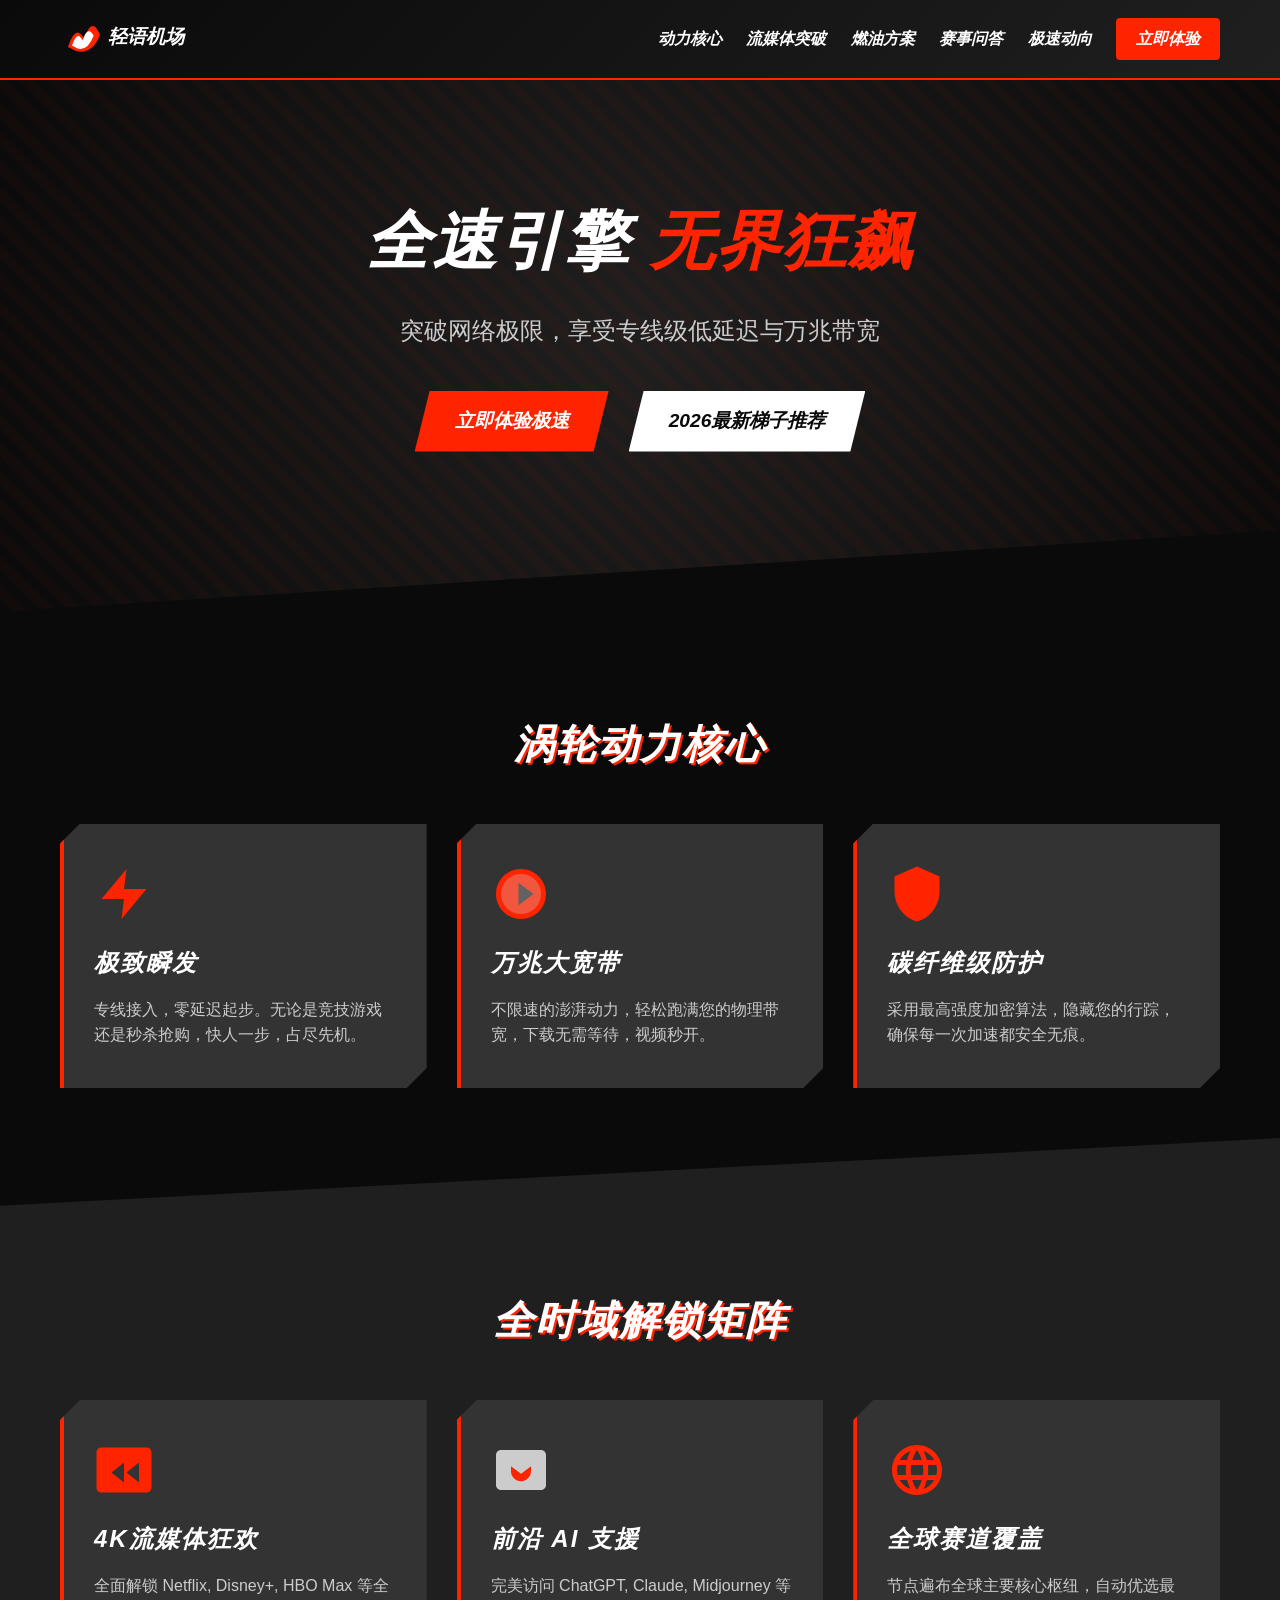
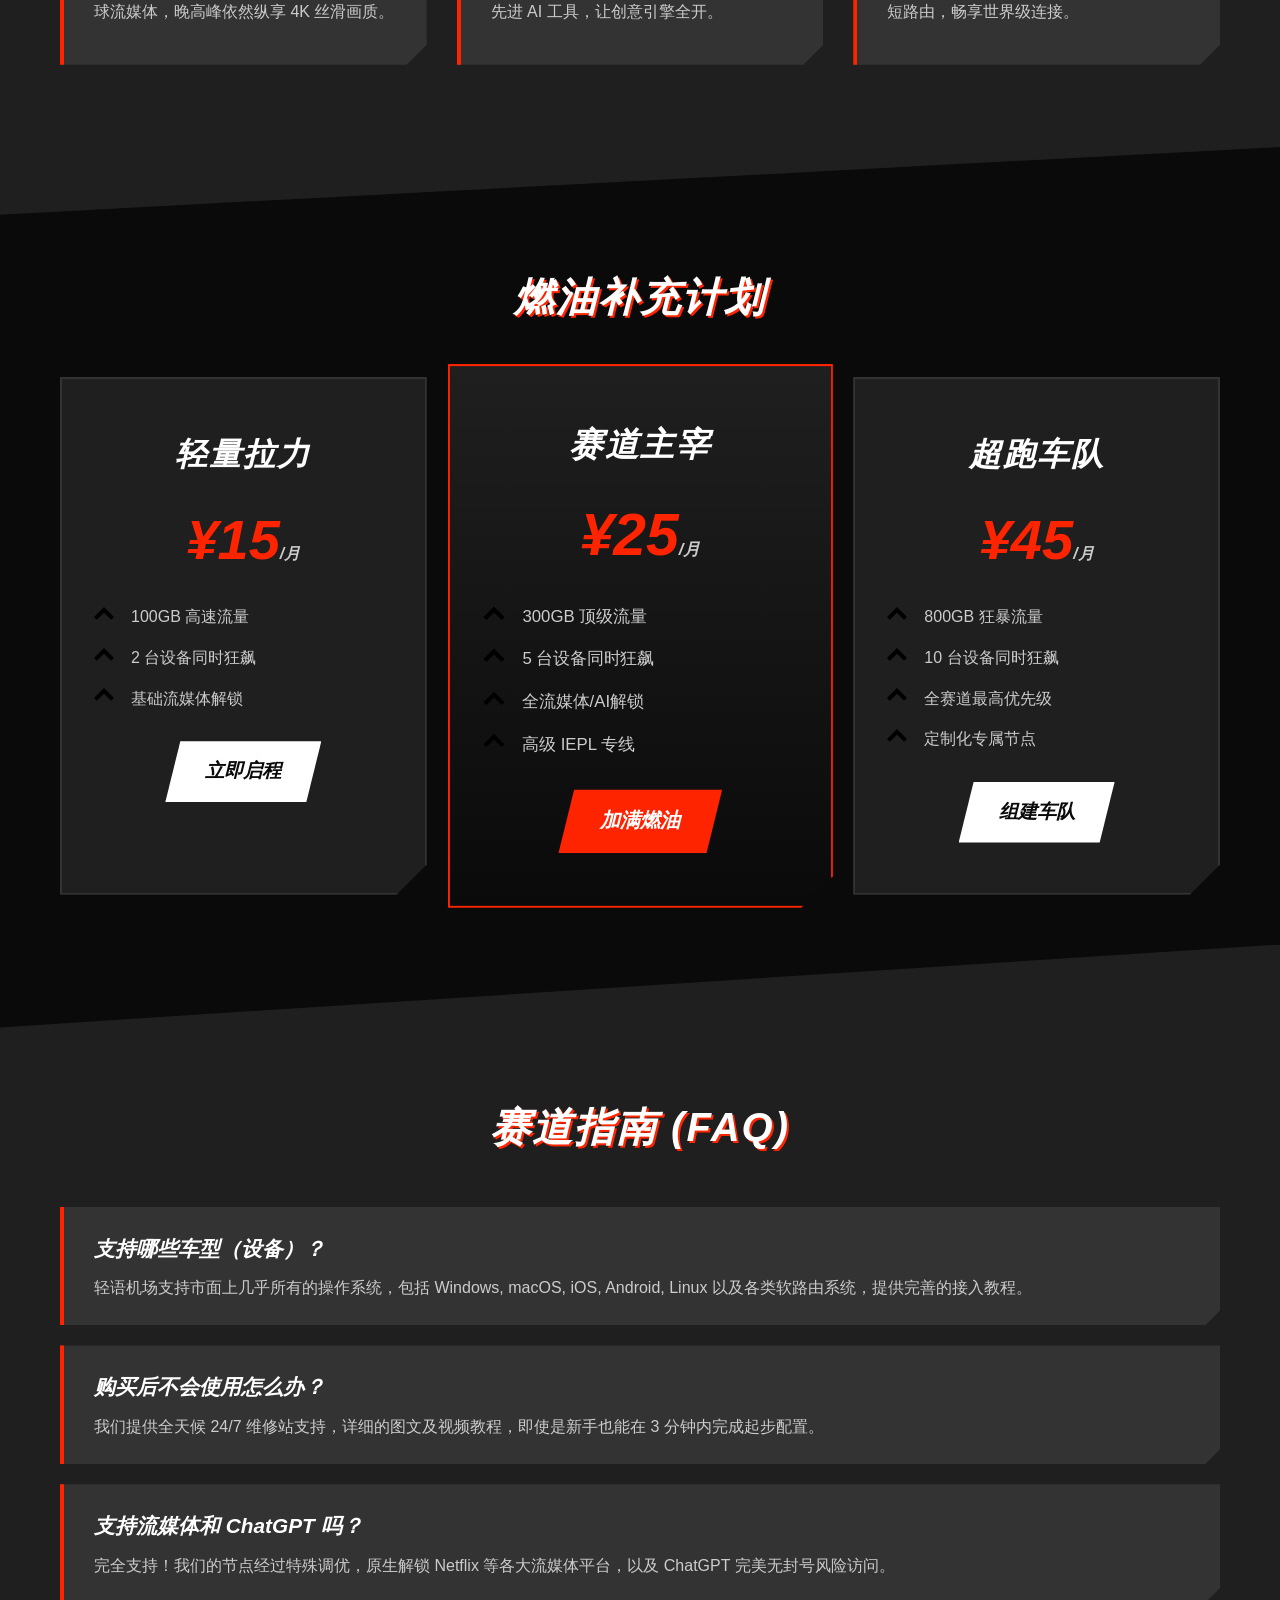
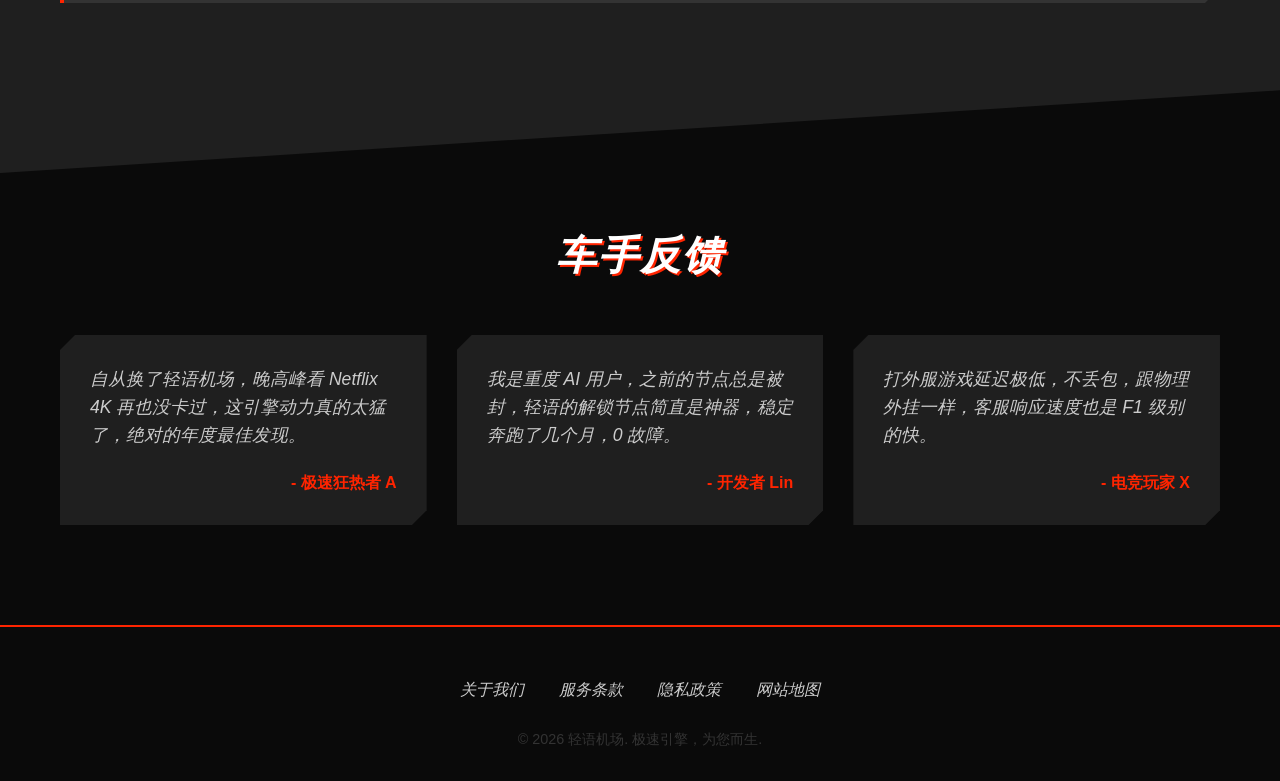
==== index.html @ a79517dc "Initial commit of generated landing page" ====
<!DOCTYPE html>
<html lang="zh-CN">
<head>
    <meta charset="UTF-8">
    <meta name="viewport" content="width=device-width, initial-scale=1.0">
    <title>轻语机场：突破物理延迟的高端专线 | 告别卡顿的终极加速方案</title>
    <link rel="stylesheet" href="style.css">
    <meta name="description" content="还在忍受网络延迟？轻语机场为您提供电竞级专线网络加速服务。无惧跨国访问，享受极速秒开的丝滑体验。作为2026年硬核玩家的优质机场推荐首选，让您的网络在数字世界全速狂飙。">

    <meta name="keywords" content="轻语机场, 专线加速器, 游戏网络加速, 极速节点, BGP跨境专线">

    <meta property="og:title" content="轻语机场：突破物理延迟的高端专线 | 告别卡顿的终极加速方案">
    <meta property="og:description" content="还在忍受网络延迟？轻语机场为您提供电竞级专线网络加速服务。无惧跨国访问，享受极速秒开的丝滑体验。作为2026年硬核玩家的优质机场推荐首选，让您的网络在数字世界全速狂飙。">
    <meta property="og:type" content="website">
    <meta property="og:url" content="https://qingyujichang.autos/">
    <meta property="og:image" content="https://qingyujichang.autos/og-image.jpg">
    <meta property="og:site_name" content="轻语机场">
    <script type="application/ld+json">
    {
      "@context": "https://schema.org/",
      "@type": "Product",
      "name": "轻语机场",
      "description": "还在忍受网络延迟？轻语机场为您提供电竞级专线网络加速服务。无惧跨国访问，享受极速秒开的丝滑体验。作为2026年硬核玩家的优质机场推荐首选，让您的网络在数字世界全速狂飙。",
      "brand": {
        "@type": "Brand",
        "name": "轻语机场"
      }
    }
    </script>
    </head>
<body>
    <header>
        <div class="container nav-container">
            <div class="logo-container">
                <a href="index.html" style="text-decoration:none; color:inherit; display:inline-block; position:relative; z-index:100; cursor:pointer;">
                    <svg role="img" aria-label="轻语机场 Logo" viewBox="0 0 200 50" xmlns="http://www.w3.org/2000/svg">
                        <path d="M10,40 Q20,10 30,30 Q40,0 50,25 Q40,50 20,45 Z" fill="#ff2400" />
                        <path d="M15,38 Q22,18 28,32 Q35,12 42,26 Q35,45 22,42 Z" fill="#ffffff" />
                        <text x="60" y="35" font-family="'Helvetica Neue', Helvetica, Arial, sans-serif" font-size="24" font-weight="bold" font-style="italic" fill="#ffffff">轻语机场</text>
                    </svg>
                </a>
            </div>
            
            <input type="checkbox" id="mobile-menu-toggle" class="menu-toggle" style="display:none;">
            <label for="mobile-menu-toggle" class="menu-hamburger">
                <span></span><span></span><span></span>
            </label>
            <nav class="nav-links">
<a href="index.html#engine">动力核心</a>
                <a href="index.html#streaming">流媒体突破</a>
                <a href="index.html#pricing">燃油方案</a>
                <a href="index.html#faq">赛事问答</a>
<a href="speed-trends.html" style="text-decoration:none; color:inherit; font-weight:bold;">极速动向</a>
<a href="https://ww012.twilightaff.com/#/?code=A56DH1Af" rel="nofollow" target="_blank" class="nav-cta">立即体验</a>
</nav>
        </div>
    </header>

    <section class="hero">
        <div class="container hero-content">
            <h1>全速引擎 <span>无界狂飙</span></h1>
            <p>突破网络极限，享受专线级低延迟与万兆带宽</p>
            <div class="hero-actions">
                <a href="https://ww012.twilightaff.com/#/?code=A56DH1Af" rel="nofollow" target="_blank" class="btn btn-primary">
                    立即体验极速
                </a>
                <a href="https://tizilab.net/paihang/" target="_blank" class="btn btn-secondary">
                    2026最新梯子推荐
                </a>
            </div>
        </div>
    </section>

    <section id="engine" class="section">
        <div class="container">
            <h2 class="section-title">涡轮动力核心</h2>
            <div class="grid-3">
                <div class="aero-card">
                    <div class="icon-wrapper">
                        <svg role="img" aria-label="轻语机场 Logo" viewBox="0 0 24 24" xmlns="http://www.w3.org/2000/svg">
                            <path class="duo-primary" d="M13 2L3 14h9l-1 8 10-12h-9l1-8z" fill="#ff2400"/>
                        </svg>
                    </div>
                    <h3>极致瞬发</h3>
                    <p>专线接入，零延迟起步。无论是竞技游戏还是秒杀抢购，快人一步，占尽先机。</p>
                </div>
                <div class="aero-card">
                    <div class="icon-wrapper">
                        <svg role="img" aria-label="轻语机场 Logo" viewBox="0 0 24 24" xmlns="http://www.w3.org/2000/svg">
                            <path class="duo-primary" d="M12 2C6.48 2 2 6.48 2 12s4.48 10 10 10 10-4.48 10-10S17.52 2 12 2zm-1 14.5v-9l6 4.5-6 4.5z" fill="#ff2400"/>
                            <path class="duo-secondary" d="M12 4c4.41 0 8 3.59 8 8s-3.59 8-8 8-8-3.59-8-8 3.59-8 8-8z" fill="#cccccc" opacity="0.3"/>
                        </svg>
                    </div>
                    <h3>万兆大宽带</h3>
                    <p>不限速的澎湃动力，轻松跑满您的物理带宽，下载无需等待，视频秒开。</p>
                </div>
                <div class="aero-card">
                    <div class="icon-wrapper">
                        <svg role="img" aria-label="轻语机场 Logo" viewBox="0 0 24 24" xmlns="http://www.w3.org/2000/svg">
                            <path class="duo-primary" d="M12 1L3 5v6c0 5.55 3.84 10.74 9 12 5.16-1.26 9-6.45 9-12V5l-9-4z" fill="#ff2400"/>
                        </svg>
                    </div>
                    <h3>碳纤维级防护</h3>
                    <p>采用最高强度加密算法，隐藏您的行踪，确保每一次加速都安全无痕。</p>
                </div>
            </div>
        </div>
    </section>

    <section id="streaming" class="section slanted-bg">
        <div class="container">
            <h2 class="section-title">全时域解锁矩阵</h2>
            <div class="grid-3">
                <div class="aero-card">
                    <div class="icon-wrapper">
                        <svg role="img" aria-label="轻语机场 Logo" viewBox="0 0 24 24" xmlns="http://www.w3.org/2000/svg">
                            <path class="duo-primary" d="M21 3H3c-1.1 0-2 .9-2 2v14c0 1.1.9 2 2 2h18c1.1 0 2-.9 2-2V5c0-1.1-.9-2-2-2zm-9 14l-5-4 5-4v8zm6 0l-5-4 5-4v8z" fill="#ff2400"/>
                        </svg>
                    </div>
                    <h3>4K流媒体狂欢</h3>
                    <p>全面解锁 Netflix, Disney+, HBO Max 等全球流媒体，晚高峰依然纵享 4K 丝滑画质。</p>
                </div>
                <div class="aero-card">
                    <div class="icon-wrapper">
                        <svg role="img" aria-label="轻语机场 Logo" viewBox="0 0 24 24" xmlns="http://www.w3.org/2000/svg">
                            <path class="duo-secondary" d="M20 4H4c-1.1 0-1.99.9-1.99 2L2 18c0 1.1.9 2 2 2h16c1.1 0 2-.9 2-2V6c0-1.1-.9-2-2-2z" fill="#cccccc"/>
                            <path class="duo-primary" d="M12 13.5l4-3v2c0 2.21-1.79 4-4 4s-4-1.79-4-4v-2l4 3z" fill="#ff2400"/>
                        </svg>
                    </div>
                    <h3>前沿 AI 支援</h3>
                    <p>完美访问 ChatGPT, Claude, Midjourney 等先进 AI 工具，让创意引擎全开。</p>
                </div>
                <div class="aero-card">
                    <div class="icon-wrapper">
                        <svg role="img" aria-label="轻语机场 Logo" viewBox="0 0 24 24" xmlns="http://www.w3.org/2000/svg">
                            <path class="duo-primary" d="M11.99 2C6.47 2 2 6.48 2 12s4.47 10 9.99 10C17.52 22 22 17.52 22 12S17.52 2 11.99 2zm6.93 6h-2.95c-.32-1.25-.78-2.45-1.38-3.56 1.84.63 3.37 1.91 4.33 3.56zM12 4.04c.83 1.2 1.48 2.53 1.91 3.96h-3.82c.43-1.43 1.08-2.76 1.91-3.96zM4.26 14C4.1 13.36 4 12.69 4 12s.1-1.36.26-2h3.38c-.08.66-.14 1.32-.14 2s.06 1.34.14 2H4.26zm.82 2h2.95c.32 1.25.78 2.45 1.38 3.56-1.84-.63-3.37-1.9-4.33-3.56zm2.95-8H5.08c.96-1.66 2.49-2.93 4.33-3.56C8.81 5.55 8.35 6.75 8.03 8zM12 19.96c-.83-1.2-1.48-2.53-1.91-3.96h3.82c-.43 1.43-1.08 2.76-1.91 3.96zM14.34 14H9.66c-.09-.66-.16-1.32-.16-2s.07-1.35.16-2h4.68c.09.65.16 1.32.16 2s-.07 1.34-.16 2zm.25 5.56c.6-1.11 1.06-2.31 1.38-3.56h2.95c-.96 1.65-2.49 2.93-4.33 3.56zM16.36 14c.08-.66.14-1.32.14-2s-.06-1.34-.14-2h3.38c.16.64.26 1.31.26 2s-.1 1.36-.26 2h-3.38z" fill="#ff2400"/>
                        </svg>
                    </div>
                    <h3>全球赛道覆盖</h3>
                    <p>节点遍布全球主要核心枢纽，自动优选最短路由，畅享世界级连接。</p>
                </div>
            </div>
        </div>
    </section>

    <section id="pricing" class="section">
        <div class="container">
            <h2 class="section-title">燃油补充计划</h2>
            <div class="grid-3">
                <div class="pricing-card">
                    <h3>轻量拉力</h3>
                    <div class="price">¥15<span>/月</span></div>
                    <ul class="pricing-features">
                        <li>
                            <svg role="img" aria-label="轻语机场 Logo" class="feature-icon" viewBox="0 0 24 24"><path d="M12 2L2 12l2.83 2.83L12 7.66l7.17 7.17L22 12 12 2z"/></svg>
                            100GB 高速流量
                        </li>
                        <li>
                            <svg role="img" aria-label="轻语机场 Logo" class="feature-icon" viewBox="0 0 24 24"><path d="M12 2L2 12l2.83 2.83L12 7.66l7.17 7.17L22 12 12 2z"/></svg>
                            2 台设备同时狂飙
                        </li>
                        <li>
                            <svg role="img" aria-label="轻语机场 Logo" class="feature-icon" viewBox="0 0 24 24"><path d="M12 2L2 12l2.83 2.83L12 7.66l7.17 7.17L22 12 12 2z"/></svg>
                            基础流媒体解锁
                        </li>
                    </ul>
                    <a href="https://ww012.twilightaff.com/#/?code=A56DH1Af" rel="nofollow" target="_blank" class="btn btn-secondary">立即启程</a>
                </div>
                <div class="pricing-card popular">
                    <h3>赛道主宰</h3>
                    <div class="price">¥25<span>/月</span></div>
                    <ul class="pricing-features">
                        <li>
                            <svg role="img" aria-label="轻语机场 Logo" class="feature-icon" viewBox="0 0 24 24"><path d="M12 2L2 12l2.83 2.83L12 7.66l7.17 7.17L22 12 12 2z"/></svg>
                            300GB 顶级流量
                        </li>
                        <li>
                            <svg role="img" aria-label="轻语机场 Logo" class="feature-icon" viewBox="0 0 24 24"><path d="M12 2L2 12l2.83 2.83L12 7.66l7.17 7.17L22 12 12 2z"/></svg>
                            5 台设备同时狂飙
                        </li>
                        <li>
                            <svg role="img" aria-label="轻语机场 Logo" class="feature-icon" viewBox="0 0 24 24"><path d="M12 2L2 12l2.83 2.83L12 7.66l7.17 7.17L22 12 12 2z"/></svg>
                            全流媒体/AI解锁
                        </li>
                        <li>
                            <svg role="img" aria-label="轻语机场 Logo" class="feature-icon" viewBox="0 0 24 24"><path d="M12 2L2 12l2.83 2.83L12 7.66l7.17 7.17L22 12 12 2z"/></svg>
                            高级 IEPL 专线
                        </li>
                    </ul>
                    <a href="https://ww012.twilightaff.com/#/?code=A56DH1Af" rel="nofollow" target="_blank" class="btn btn-primary">加满燃油</a>
                </div>
                <div class="pricing-card">
                    <h3>超跑车队</h3>
                    <div class="price">¥45<span>/月</span></div>
                    <ul class="pricing-features">
                        <li>
                            <svg role="img" aria-label="轻语机场 Logo" class="feature-icon" viewBox="0 0 24 24"><path d="M12 2L2 12l2.83 2.83L12 7.66l7.17 7.17L22 12 12 2z"/></svg>
                            800GB 狂暴流量
                        </li>
                        <li>
                            <svg role="img" aria-label="轻语机场 Logo" class="feature-icon" viewBox="0 0 24 24"><path d="M12 2L2 12l2.83 2.83L12 7.66l7.17 7.17L22 12 12 2z"/></svg>
                            10 台设备同时狂飙
                        </li>
                        <li>
                            <svg role="img" aria-label="轻语机场 Logo" class="feature-icon" viewBox="0 0 24 24"><path d="M12 2L2 12l2.83 2.83L12 7.66l7.17 7.17L22 12 12 2z"/></svg>
                            全赛道最高优先级
                        </li>
                        <li>
                            <svg role="img" aria-label="轻语机场 Logo" class="feature-icon" viewBox="0 0 24 24"><path d="M12 2L2 12l2.83 2.83L12 7.66l7.17 7.17L22 12 12 2z"/></svg>
                            定制化专属节点
                        </li>
                    </ul>
                    <a href="https://ww012.twilightaff.com/#/?code=A56DH1Af" rel="nofollow" target="_blank" class="btn btn-secondary">组建车队</a>
                </div>
            </div>
        </div>
    </section>

    <section id="faq" class="section slanted-bg">
        <div class="container">
            <h2 class="section-title">赛道指南 (FAQ)</h2>
            <div class="faq-list">
                <div class="faq-item">
                    <h4>支持哪些车型（设备）？</h4>
                    <p>轻语机场支持市面上几乎所有的操作系统，包括 Windows, macOS, iOS, Android, Linux 以及各类软路由系统，提供完善的接入教程。</p>
                </div>
                <div class="faq-item">
                    <h4>购买后不会使用怎么办？</h4>
                    <p>我们提供全天候 24/7 维修站支持，详细的图文及视频教程，即使是新手也能在 3 分钟内完成起步配置。</p>
                </div>
                <div class="faq-item">
                    <h4>支持流媒体和 ChatGPT 吗？</h4>
                    <p>完全支持！我们的节点经过特殊调优，原生解锁 Netflix 等各大流媒体平台，以及 ChatGPT 完美无封号风险访问。</p>
                </div>
            </div>
        </div>
    </section>

    <section id="testimonials" class="section">
        <div class="container">
            <h2 class="section-title">车手反馈</h2>
            <div class="grid-3">
                <div class="testimonial-card">
                    <p>自从换了轻语机场，晚高峰看 Netflix 4K 再也没卡过，这引擎动力真的太猛了，绝对的年度最佳发现。</p>
                    <div class="testimonial-author">- 极速狂热者 A</div>
                </div>
                <div class="testimonial-card">
                    <p>我是重度 AI 用户，之前的节点总是被封，轻语的解锁节点简直是神器，稳定奔跑了几个月，0 故障。</p>
                    <div class="testimonial-author">- 开发者 Lin</div>
                </div>
                <div class="testimonial-card">
                    <p>打外服游戏延迟极低，不丢包，跟物理外挂一样，客服响应速度也是 F1 级别的快。</p>
                    <div class="testimonial-author">- 电竞玩家 X</div>
                </div>
            </div>
        </div>
    </section>

    <footer>
        <div class="container">
            <div class="footer-links">
                <a href="about.html">关于我们</a>
                <a href="terms.html">服务条款</a>
                <a href="privacy.html">隐私政策</a>
                <a href="sitemap.html">网站地图</a>
            </div>
            <div class="copyright">
                &copy; 2026 轻语机场. 极速引擎，为您而生.
            </div>
        </div>
    </footer>
</body>
</html>
---- style.css ----
:root {
    --racing-red: #ff2400;
    --dark-red: #cc1d00;
    --carbon-dark: #0a0a0a;
    --carbon-mid: #1f1f1f;
    --carbon-light: #333333;
    --bright-white: #ffffff;
    --text-gray: #cccccc;
}

* {
    margin: 0;
    padding: 0;
    box-sizing: border-box;
}

body {
    font-family: 'Helvetica Neue', Helvetica, Arial, sans-serif;
    background-color: var(--carbon-dark);
    color: var(--bright-white);
    line-height: 1.6;
    overflow-x: hidden;
}

a {
    text-decoration: none;
    color: var(--bright-white);
}

.container {
    max-width: 1200px;
    margin: 0 auto;
    padding: 0 20px;
}

/* Typography */
h1, h2, h3 {
    font-style: italic;
    text-transform: uppercase;
    letter-spacing: 2px;
}

.section-title {
    font-size: 2.5rem;
    text-align: center;
    margin-bottom: 3rem;
    color: var(--bright-white);
    text-shadow: 2px 2px 0px var(--racing-red);
}

/* Header & Logo */
header {
    background: linear-gradient(135deg, var(--carbon-dark) 0%, var(--carbon-mid) 100%);
    border-bottom: 2px solid var(--racing-red);
    padding: 15px 0;
    position: fixed;
    width: 100%;
    top: 0;
    z-index: 100;
}

.nav-container {
    display: flex;
    justify-content: space-between;
    align-items: center;
}

.logo-container svg {
    height: 40px;
    width: auto;
}

.nav-links a {
    margin-left: 20px;
    font-weight: bold;
    text-transform: uppercase;
    font-style: italic;
    transition: color 0.3s;
}

.nav-links a:hover {
    color: var(--racing-red);
}

/* Hero Section */
.hero {
    margin-top: 70px;
    padding: 120px 0 160px;
    background: radial-gradient(circle at center, var(--carbon-mid) 0%, var(--carbon-dark) 100%);
    clip-path: polygon(0 0, 100% 0, 100% 85%, 0 100%);
    text-align: center;
    position: relative;
}

.hero::after {
    content: '';
    position: absolute;
    top: 0; left: 0; width: 100%; height: 100%;
    background: repeating-linear-gradient(45deg, transparent, transparent 10px, rgba(255, 36, 0, 0.03) 10px, rgba(255, 36, 0, 0.03) 20px);
    z-index: 1;
    pointer-events: none;
}

.hero-content {
    position: relative;
    z-index: 2;
}

.hero h1 {
    font-size: 4rem;
    margin-bottom: 20px;
    color: var(--bright-white);
}

.hero h1 span {
    color: var(--racing-red);
}

.hero p {
    font-size: 1.5rem;
    color: var(--text-gray);
    margin-bottom: 40px;
}

.hero-actions {
    display: flex;
    justify-content: center;
    gap: 20px;
    flex-wrap: wrap;
}

.btn {
    display: inline-block;
    padding: 15px 40px;
    font-size: 1.2rem;
    font-weight: bold;
    font-style: italic;
    text-transform: uppercase;
    clip-path: polygon(15px 0, 100% 0, calc(100% - 15px) 100%, 0 100%);
    transition: all 0.3s;
}

.btn-primary {
    background-color: var(--racing-red);
    color: var(--bright-white);
    border: none;
}

.btn-primary:hover {
    background-color: var(--dark-red);
    transform: scale(1.05) skewX(-10deg);
}

.btn-secondary {
    background-color: var(--bright-white);
    color: var(--carbon-dark);
}

.btn-secondary:hover {
    background-color: var(--text-gray);
    transform: scale(1.05) skewX(-10deg);
}

/* Sections Common */
.section {
    padding: 100px 0;
}

.slanted-bg {
    background: var(--carbon-mid);
    clip-path: polygon(0 10%, 100% 0, 100% 90%, 0 100%);
    padding: 150px 0;
    margin: -50px 0;
}

/* Grid Layouts */
.grid-3 {
    display: grid;
    grid-template-columns: repeat(auto-fit, minmax(300px, 1fr));
    gap: 30px;
}

/* Cards */
.aero-card {
    background: var(--carbon-light);
    padding: 40px 30px;
    clip-path: polygon(20px 0, 100% 0, 100% calc(100% - 20px), calc(100% - 20px) 100%, 0 100%, 0 20px);
    transition: all 0.3s;
    border-left: 4px solid var(--racing-red);
    position: relative;
    overflow: hidden;
}

.aero-card::before {
    content: '';
    position: absolute;
    top: 0; left: -100%; width: 100%; height: 100%;
    background: linear-gradient(90deg, transparent, rgba(255,255,255,0.05), transparent);
    transition: left 0.5s;
}

.aero-card:hover {
    transform: translateY(-10px);
    background: var(--bright-white);
}

.aero-card:hover::before {
    left: 100%;
}

.aero-card:hover h3, .aero-card:hover p {
    color: var(--carbon-dark);
}

.icon-wrapper {
    width: 60px;
    height: 60px;
    margin-bottom: 20px;
}

.icon-wrapper svg {
    width: 100%;
    height: 100%;
}

.aero-card h3 {
    font-size: 1.5rem;
    margin-bottom: 15px;
    color: var(--bright-white);
}

.aero-card p {
    color: var(--text-gray);
}

/* Pricing */
.pricing-card {
    background: var(--carbon-mid);
    padding: 50px 30px;
    text-align: center;
    border: 2px solid var(--carbon-light);
    clip-path: polygon(0 0, 100% 0, 100% calc(100% - 30px), calc(100% - 30px) 100%, 0 100%);
    transition: transform 0.3s, border-color 0.3s;
}

.pricing-card.popular {
    border-color: var(--racing-red);
    transform: scale(1.05);
    background: linear-gradient(180deg, var(--carbon-mid) 0%, var(--carbon-dark) 100%);
}

.pricing-card:hover {
    transform: translateY(-10px);
}

.pricing-card.popular:hover {
    transform: translateY(-10px) scale(1.05);
}

.pricing-card h3 {
    font-size: 2rem;
    margin-bottom: 15px;
}

.price {
    font-size: 3.5rem;
    font-weight: bold;
    color: var(--racing-red);
    margin-bottom: 20px;
    font-style: italic;
}

.price span {
    font-size: 1rem;
    color: var(--text-gray);
}

.pricing-features {
    list-style: none;
    margin-bottom: 30px;
    text-align: left;
}

.pricing-features li {
    margin-bottom: 15px;
    display: flex;
    align-items: center;
    color: var(--text-gray);
}

.feature-icon {
    width: 24px;
    height: 24px;
    margin-right: 15px;
    flex-shrink: 0;
}

/* FAQ */
.faq-item {
    background: var(--carbon-light);
    margin-bottom: 20px;
    padding: 25px 30px;
    border-left: 4px solid var(--racing-red);
    clip-path: polygon(0 0, 100% 0, 100% calc(100% - 15px), calc(100% - 15px) 100%, 0 100%);
}

.faq-item h4 {
    font-size: 1.3rem;
    margin-bottom: 10px;
    font-style: italic;
}

.faq-item p {
    color: var(--text-gray);
}

/* Testimonials */
.testimonial-card {
    background: var(--carbon-mid);
    padding: 30px;
    font-style: italic;
    position: relative;
    clip-path: polygon(15px 0, 100% 0, 100% calc(100% - 15px), calc(100% - 15px) 100%, 0 100%, 0 15px);
}

.testimonial-card p {
    font-size: 1.1rem;
    color: var(--text-gray);
    position: relative;
    z-index: 2;
}

.testimonial-author {
    margin-top: 20px;
    font-weight: bold;
    color: var(--racing-red);
    text-align: right;
    font-style: normal;
}

/* Footer */
footer {
    background: var(--carbon-dark);
    padding: 50px 0 30px;
    border-top: 2px solid var(--racing-red);
    text-align: center;
}

.footer-links {
    margin-bottom: 25px;
}

.footer-links a {
    margin: 0 15px;
    color: var(--text-gray);
    font-style: italic;
    transition: color 0.3s;
    text-transform: uppercase;
}

.footer-links a:hover {
    color: var(--racing-red);
}

.copyright {
    color: var(--carbon-light);
    font-size: 0.9rem;
}

/* Subpages */
.subpage-hero {
    margin-top: 70px;
    padding: 80px 0;
    text-align: center;
    background: var(--carbon-mid);
    border-bottom: 2px solid var(--racing-red);
}

.subpage-hero h1 {
    font-size: 3rem;
    color: var(--bright-white);
}

.content-section {
    padding: 60px 0 100px;
}

.prose h2 {
    color: var(--racing-red);
    margin-top: 40px;
    margin-bottom: 20px;
    font-size: 1.8rem;
}

.prose p {
    margin-bottom: 20px;
    color: var(--text-gray);
    font-size: 1.1rem;
}

.prose ul {
    margin-bottom: 20px;
    padding-left: 20px;
    color: var(--text-gray);
}

.prose li {
    margin-bottom: 10px;
    font-size: 1.1rem;
}

/* Media Queries */
@media (max-width: 768px) {
    .hero h1 { font-size: 2.5rem; }
    .hero p { font-size: 1.2rem; }
    .hero-actions { flex-direction: column; align-items: stretch; }
    .hero-actions .btn { text-align: center; }
    .pricing-card.popular { transform: none; }
    .pricing-card.popular:hover { transform: translateY(-5px); }
    .nav-links { display: none; }
    .slanted-bg { margin: 0; clip-path: none; padding: 80px 0; }
    .section-title { font-size: 2rem; }
}

/* Article Content Link Styles */
.article-content a {
    color: #e60000 !important;
    text-decoration: underline;
    font-weight: bold;
}
.article-content a:visited {
    color: #e60000 !important;
}
.article-content a:hover {
    opacity: 0.8;
}

/* Force CTA Button Styling in Nav */
.nav-cta {
    background-color: #ff2400 !important;
    color: #fff !important;
    padding: 8px 20px !important;
    border-radius: 4px !important;
    font-weight: bold !important;
    text-decoration: none !important;
    display: inline-block !important;
    transition: transform 0.2s, opacity 0.2s !important;
}
.nav-cta:hover {
    transform: translateY(-2px) !important;
    opacity: 0.9 !important;
}

/* Fix for article card titles on hover */
.aero-card h3 a {
    color: #ffffff !important;
    transition: color 0.3s ease;
}
.aero-card:hover h3 a {
    color: #111111 !important;
}
.aero-card:hover p {
    color: #333333 !important;
}

/* Article Content Typography & Spacing */
.article-content h2 {
    margin-top: 2.5em !important;
    margin-bottom: 1em !important;
    line-height: 1.4 !important;
}
.article-content h3 {
    margin-top: 2em !important;
    margin-bottom: 0.8em !important;
    line-height: 1.4 !important;
}
.article-content p {
    margin-bottom: 1.5em !important;
}
.article-content ul, .article-content ol {
    margin-bottom: 1.5em !important;
    padding-left: 2em !important;
}
.article-content li {
    margin-bottom: 0.5em !important;
}

/* Mobile Hamburger Menu Fix */
.menu-toggle, .menu-hamburger {
    display: none;
}

@media (max-width: 768px) {
    .menu-hamburger {
        display: flex;
        flex-direction: column;
        justify-content: space-between;
        width: 30px;
        height: 21px;
        cursor: pointer;
        z-index: 10000;
        margin-left: auto; /* Push to the right */
    }
    .menu-hamburger span {
        display: block;
        height: 3px;
        width: 100%;
        background-color: #fff;
        border-radius: 3px;
        transition: all 0.3s ease;
    }
    
    .nav-links, nav {
        display: none !important;
        position: absolute;
        top: 100%;
        left: 0;
        width: 100%;
        background-color: #111;
        flex-direction: column;
        align-items: center;
        padding: 20px 0;
        box-shadow: 0 10px 20px rgba(0,0,0,0.1);
        border-top: 1px solid rgba(128,128,128,0.2);
    }
    
    .menu-toggle:checked ~ .nav-links, .menu-toggle:checked ~ nav {
        display: flex !important;
    }
    
    .nav-links a, nav a {
        margin: 10px 0 !important;
        font-size: 16px !important;
    }
    
    /* Hamburger animation */
    .menu-toggle:checked + .menu-hamburger span:nth-child(1) {
        transform: translateY(9px) rotate(45deg);
    }
    .menu-toggle:checked + .menu-hamburger span:nth-child(2) {
        opacity: 0;
    }
    .menu-toggle:checked + .menu-hamburger span:nth-child(3) {
        transform: translateY(-9px) rotate(-45deg);
    }
}
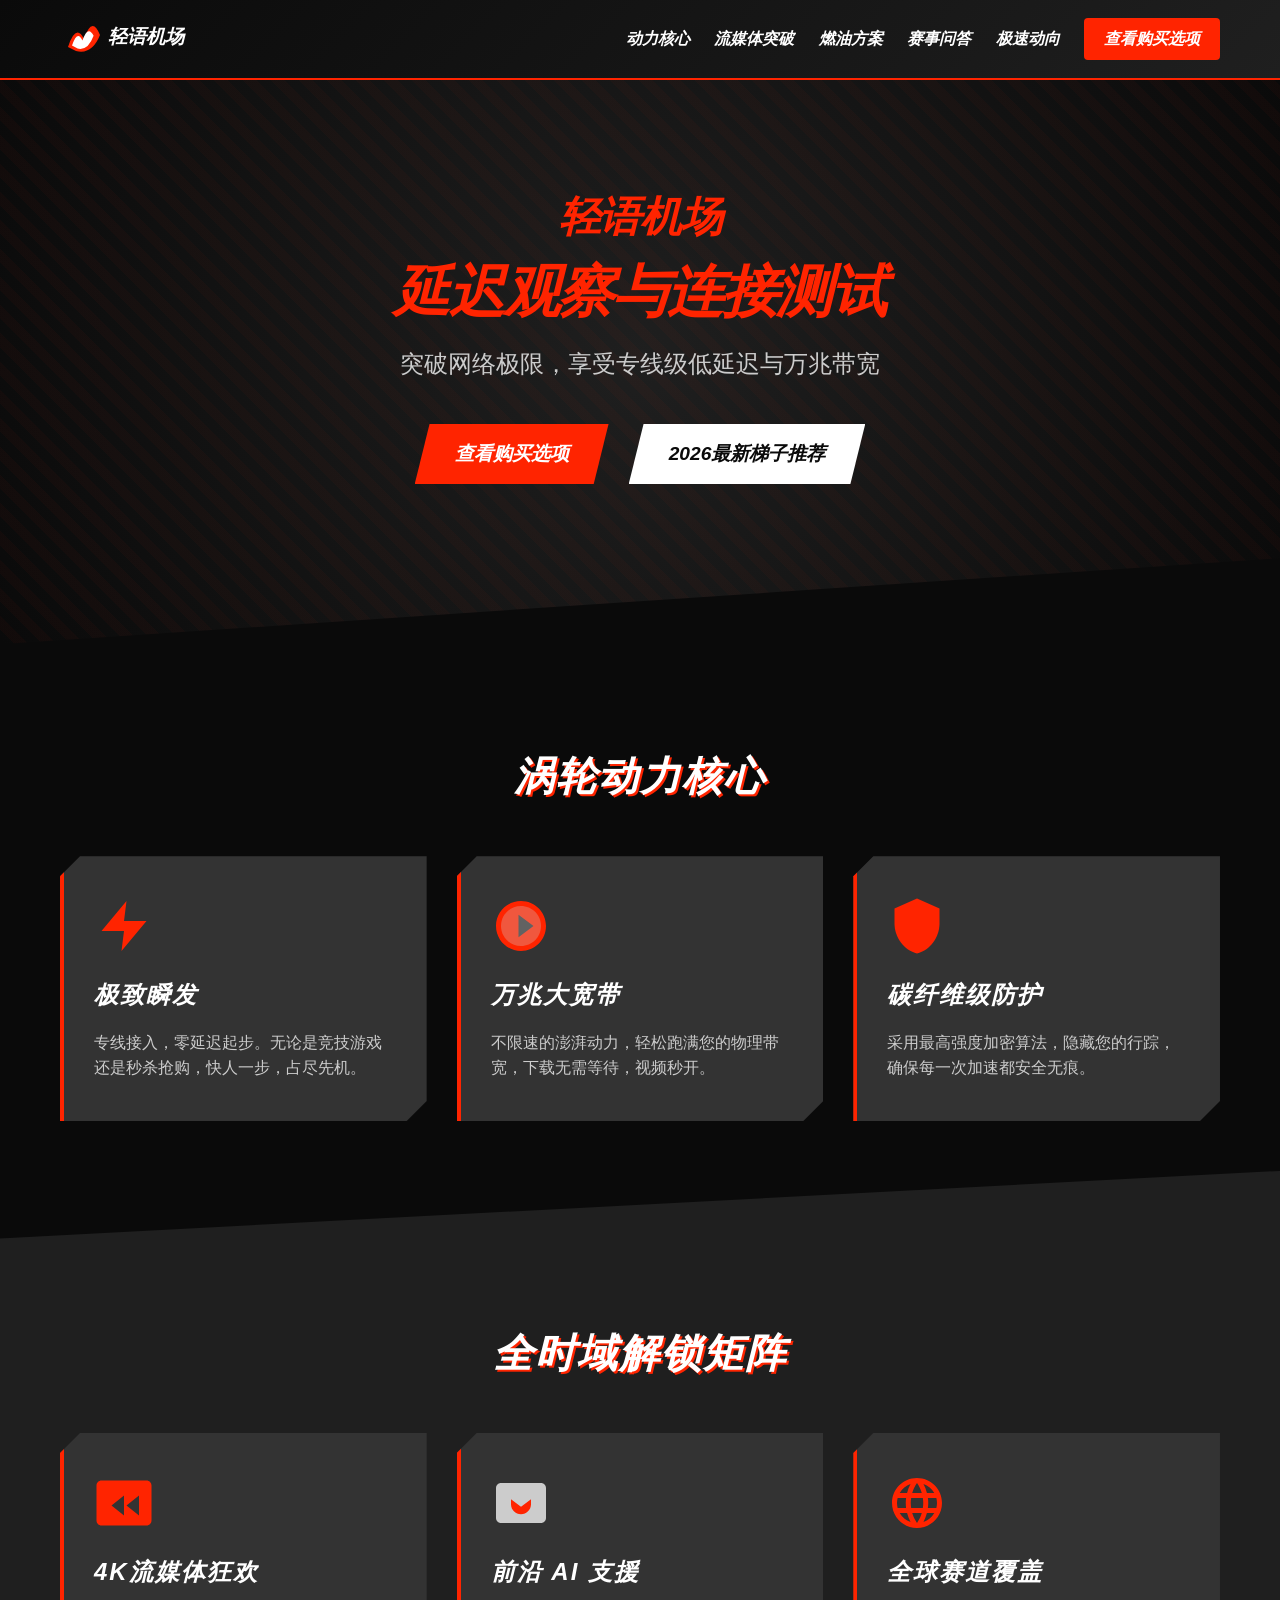
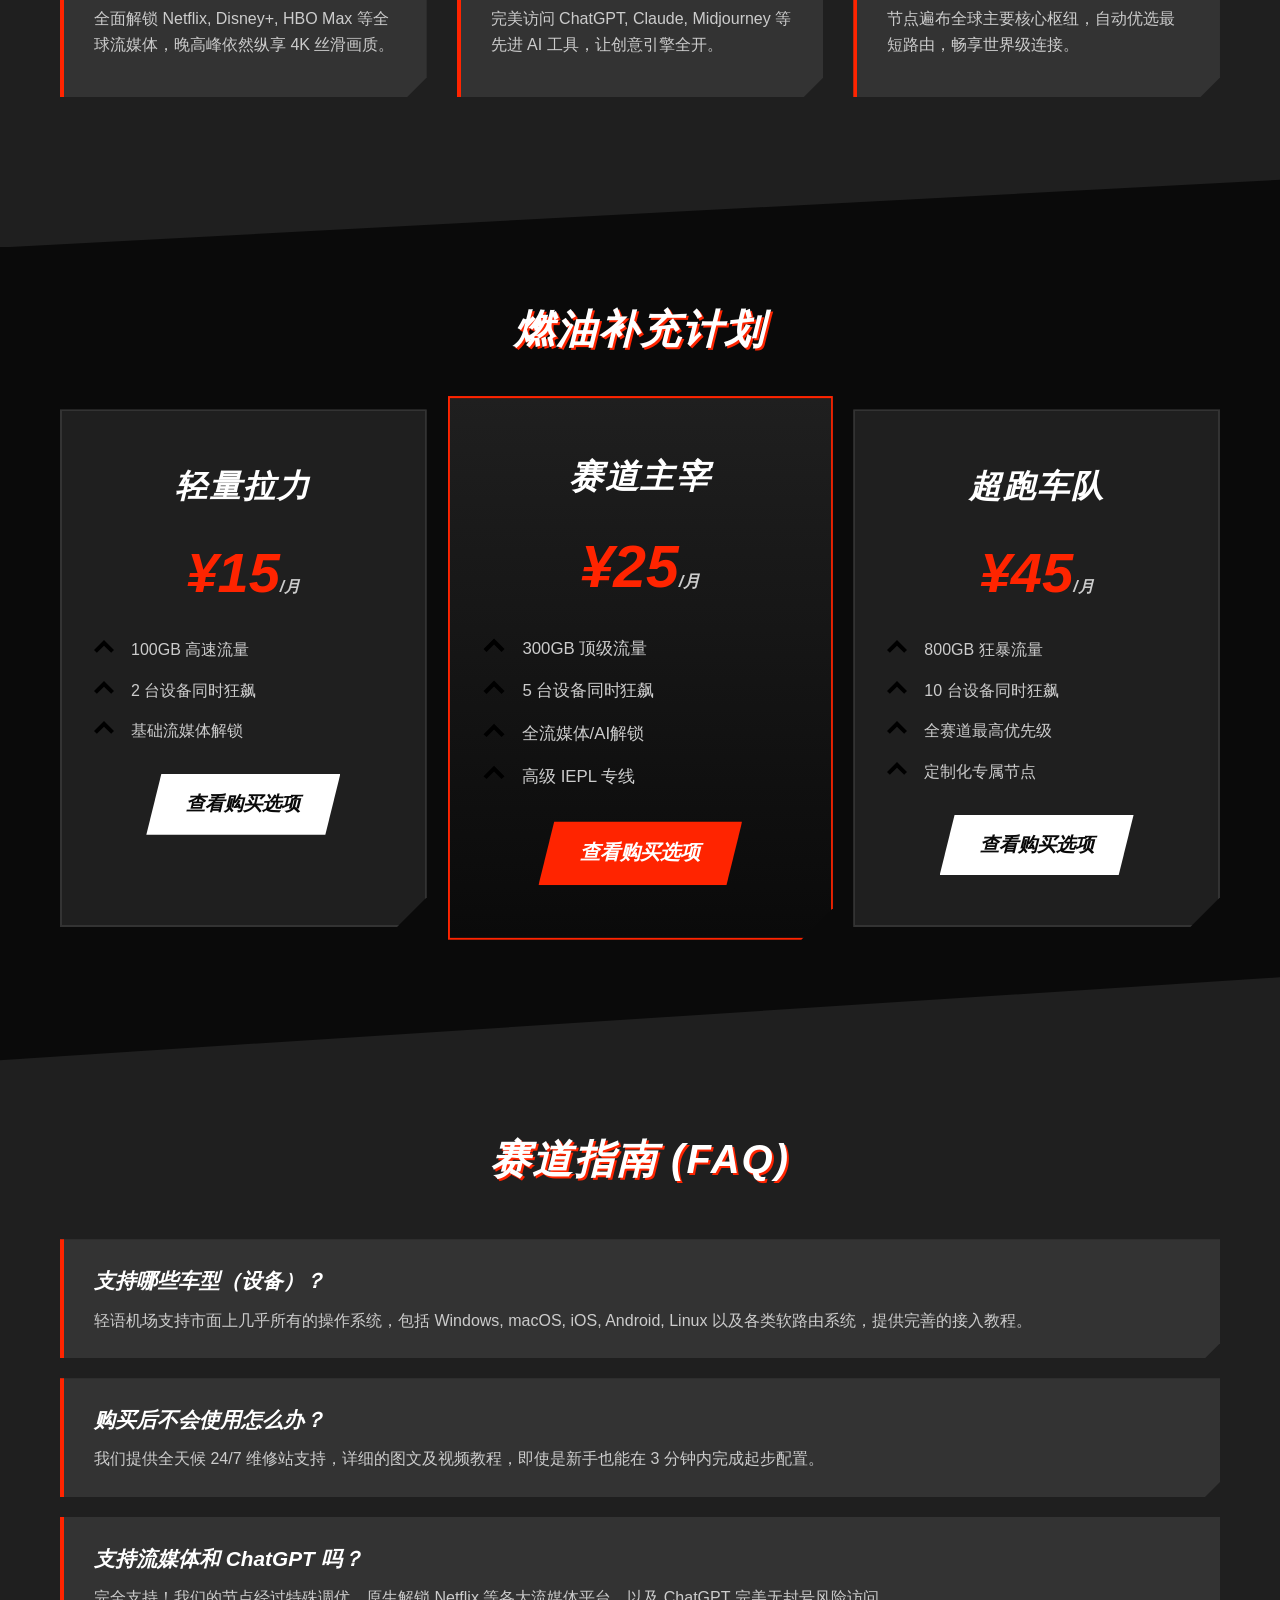
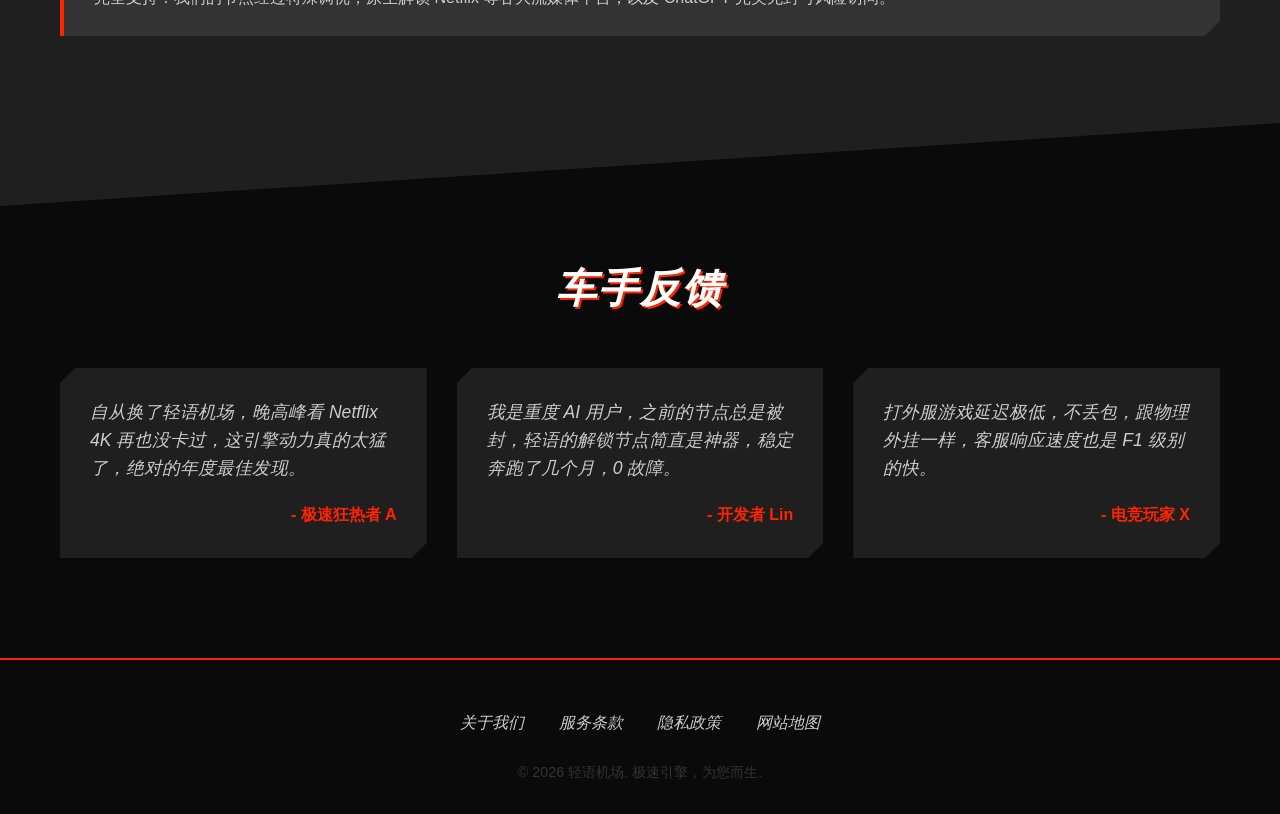
==== commit 72821c88: "Improve landing-page metadata, headings and crawl consistency" ====
--- a/index.html
+++ b/index.html
@@ -2,32 +2,27 @@
 <html lang="zh-CN">
 <head>
     <meta charset="UTF-8">
-    <meta name="viewport" content="width=device-width, initial-scale=1.0">
-    <title>轻语机场：突破物理延迟的高端专线 | 告别卡顿的终极加速方案</title>
+    <meta name="viewport" content="width=device-width, initial-scale=1">
+    <title>轻语机场｜延迟观察与连接测试</title>
     <link rel="stylesheet" href="style.css">
-    <meta name="description" content="还在忍受网络延迟？轻语机场为您提供电竞级专线网络加速服务。无惧跨国访问，享受极速秒开的丝滑体验。作为2026年硬核玩家的优质机场推荐首选，让您的网络在数字世界全速狂飙。">
-
-    <meta name="keywords" content="轻语机场, 专线加速器, 游戏网络加速, 极速节点, BGP跨境专线">
-
-    <meta property="og:title" content="轻语机场：突破物理延迟的高端专线 | 告别卡顿的终极加速方案">
-    <meta property="og:description" content="还在忍受网络延迟？轻语机场为您提供电竞级专线网络加速服务。无惧跨国访问，享受极速秒开的丝滑体验。作为2026年硬核玩家的优质机场推荐首选，让您的网络在数字世界全速狂飙。">
+    <meta name="description" content="围绕轻语的延迟观察与连接测试整理实用资料。按自己的设备、使用场景与预算核对服务条件，再查看外部购买页面的具体商品和条款。">
+
+    
+
+    <meta property="og:title" content="轻语机场｜延迟观察与连接测试">
+    <meta property="og:description" content="围绕轻语的延迟观察与连接测试整理实用资料。按自己的设备、使用场景与预算核对服务条件，再查看外部购买页面的具体商品和条款。">
     <meta property="og:type" content="website">
     <meta property="og:url" content="https://qingyujichang.autos/">
-    <meta property="og:image" content="https://qingyujichang.autos/og-image.jpg">
-    <meta property="og:site_name" content="轻语机场">
-    <script type="application/ld+json">
-    {
-      "@context": "https://schema.org/",
-      "@type": "Product",
-      "name": "轻语机场",
-      "description": "还在忍受网络延迟？轻语机场为您提供电竞级专线网络加速服务。无惧跨国访问，享受极速秒开的丝滑体验。作为2026年硬核玩家的优质机场推荐首选，让您的网络在数字世界全速狂飙。",
-      "brand": {
-        "@type": "Brand",
-        "name": "轻语机场"
-      }
-    }
-    </script>
-    </head>
+    
+    <meta property="og:site_name" content="轻语">
+    
+    
+<meta name="twitter:title" content="轻语机场｜延迟观察与连接测试">
+<meta name="twitter:description" content="围绕轻语的延迟观察与连接测试整理实用资料。按自己的设备、使用场景与预算核对服务条件，再查看外部购买页面的具体商品和条款。">
+<link rel="canonical" href="https://qingyujichang.autos/">
+<script id="landing-maintenance-schema" type="application/ld+json">{"@context": "https://schema.org", "@type": "WebSite", "name": "轻语机场｜延迟观察与连接测试", "url": "https://qingyujichang.autos/", "inLanguage": "zh-CN"}</script>
+<link rel="stylesheet" href="landing-maintenance.css">
+</head>
 <body>
     <header>
         <div class="container nav-container">
@@ -51,19 +46,17 @@
                 <a href="index.html#pricing">燃油方案</a>
                 <a href="index.html#faq">赛事问答</a>
 <a href="speed-trends.html" style="text-decoration:none; color:inherit; font-weight:bold;">极速动向</a>
-<a href="https://ww012.twilightaff.com/#/?code=A56DH1Af" rel="nofollow" target="_blank" class="nav-cta">立即体验</a>
+<a href="https://ww012.twilightaff.com/#/?code=A56DH1Af" target="_blank" class="nav-cta" rel="nofollow noopener sponsored">查看购买选项</a>
 </nav>
         </div>
     </header>
 
     <section class="hero">
         <div class="container hero-content">
-            <h1>全速引擎 <span>无界狂飙</span></h1>
+            <h1 data-landing-title="true"><span class="landing-brand">轻语机场</span><span class="landing-focus">延迟观察与连接测试</span></h1>
             <p>突破网络极限，享受专线级低延迟与万兆带宽</p>
             <div class="hero-actions">
-                <a href="https://ww012.twilightaff.com/#/?code=A56DH1Af" rel="nofollow" target="_blank" class="btn btn-primary">
-                    立即体验极速
-                </a>
+                <a href="https://ww012.twilightaff.com/#/?code=A56DH1Af" target="_blank" class="btn btn-primary" rel="nofollow noopener sponsored">查看购买选项</a>
                 <a href="https://tizilab.net/paihang/" target="_blank" class="btn btn-secondary">
                     2026最新梯子推荐
                 </a>
@@ -164,7 +157,7 @@
                             基础流媒体解锁
                         </li>
                     </ul>
-                    <a href="https://ww012.twilightaff.com/#/?code=A56DH1Af" rel="nofollow" target="_blank" class="btn btn-secondary">立即启程</a>
+                    <a href="https://ww012.twilightaff.com/#/?code=A56DH1Af" target="_blank" class="btn btn-secondary" rel="nofollow noopener sponsored">查看购买选项</a>
                 </div>
                 <div class="pricing-card popular">
                     <h3>赛道主宰</h3>
@@ -187,7 +180,7 @@
                             高级 IEPL 专线
                         </li>
                     </ul>
-                    <a href="https://ww012.twilightaff.com/#/?code=A56DH1Af" rel="nofollow" target="_blank" class="btn btn-primary">加满燃油</a>
+                    <a href="https://ww012.twilightaff.com/#/?code=A56DH1Af" target="_blank" class="btn btn-primary" rel="nofollow noopener sponsored">查看购买选项</a>
                 </div>
                 <div class="pricing-card">
                     <h3>超跑车队</h3>
@@ -210,7 +203,7 @@
                             定制化专属节点
                         </li>
                     </ul>
-                    <a href="https://ww012.twilightaff.com/#/?code=A56DH1Af" rel="nofollow" target="_blank" class="btn btn-secondary">组建车队</a>
+                    <a href="https://ww012.twilightaff.com/#/?code=A56DH1Af" target="_blank" class="btn btn-secondary" rel="nofollow noopener sponsored">查看购买选项</a>
                 </div>
             </div>
         </div>
--- a/landing-maintenance.css
+++ b/landing-maintenance.css
@@ -0,0 +1,7 @@
+/* Scoped heading and keyboard improvements; original brand design remains. */
+h1[data-landing-title]{font-size:clamp(2rem,4.4vw,4.4rem);line-height:1.18;letter-spacing:-.025em;overflow-wrap:anywhere}
+h1[data-landing-title] .landing-brand{display:block;font-size:.74em;line-height:1.3;margin-bottom:.35em}
+h1[data-landing-title] .landing-focus{display:block;font-size:1em}
+a:focus-visible,button:focus-visible{outline:3px solid currentColor;outline-offset:5px}
+@media(max-width:600px){h1[data-landing-title]{font-size:clamp(1.65rem,7.8vw,2.3rem);line-height:1.22;max-width:100%;margin-top:.4em;margin-bottom:.6em}h1[data-landing-title] .landing-brand{font-size:.78em}}
+@media(prefers-reduced-motion:reduce){*,*::before,*::after{animation-duration:.01ms!important;animation-iteration-count:1!important;scroll-behavior:auto!important}}
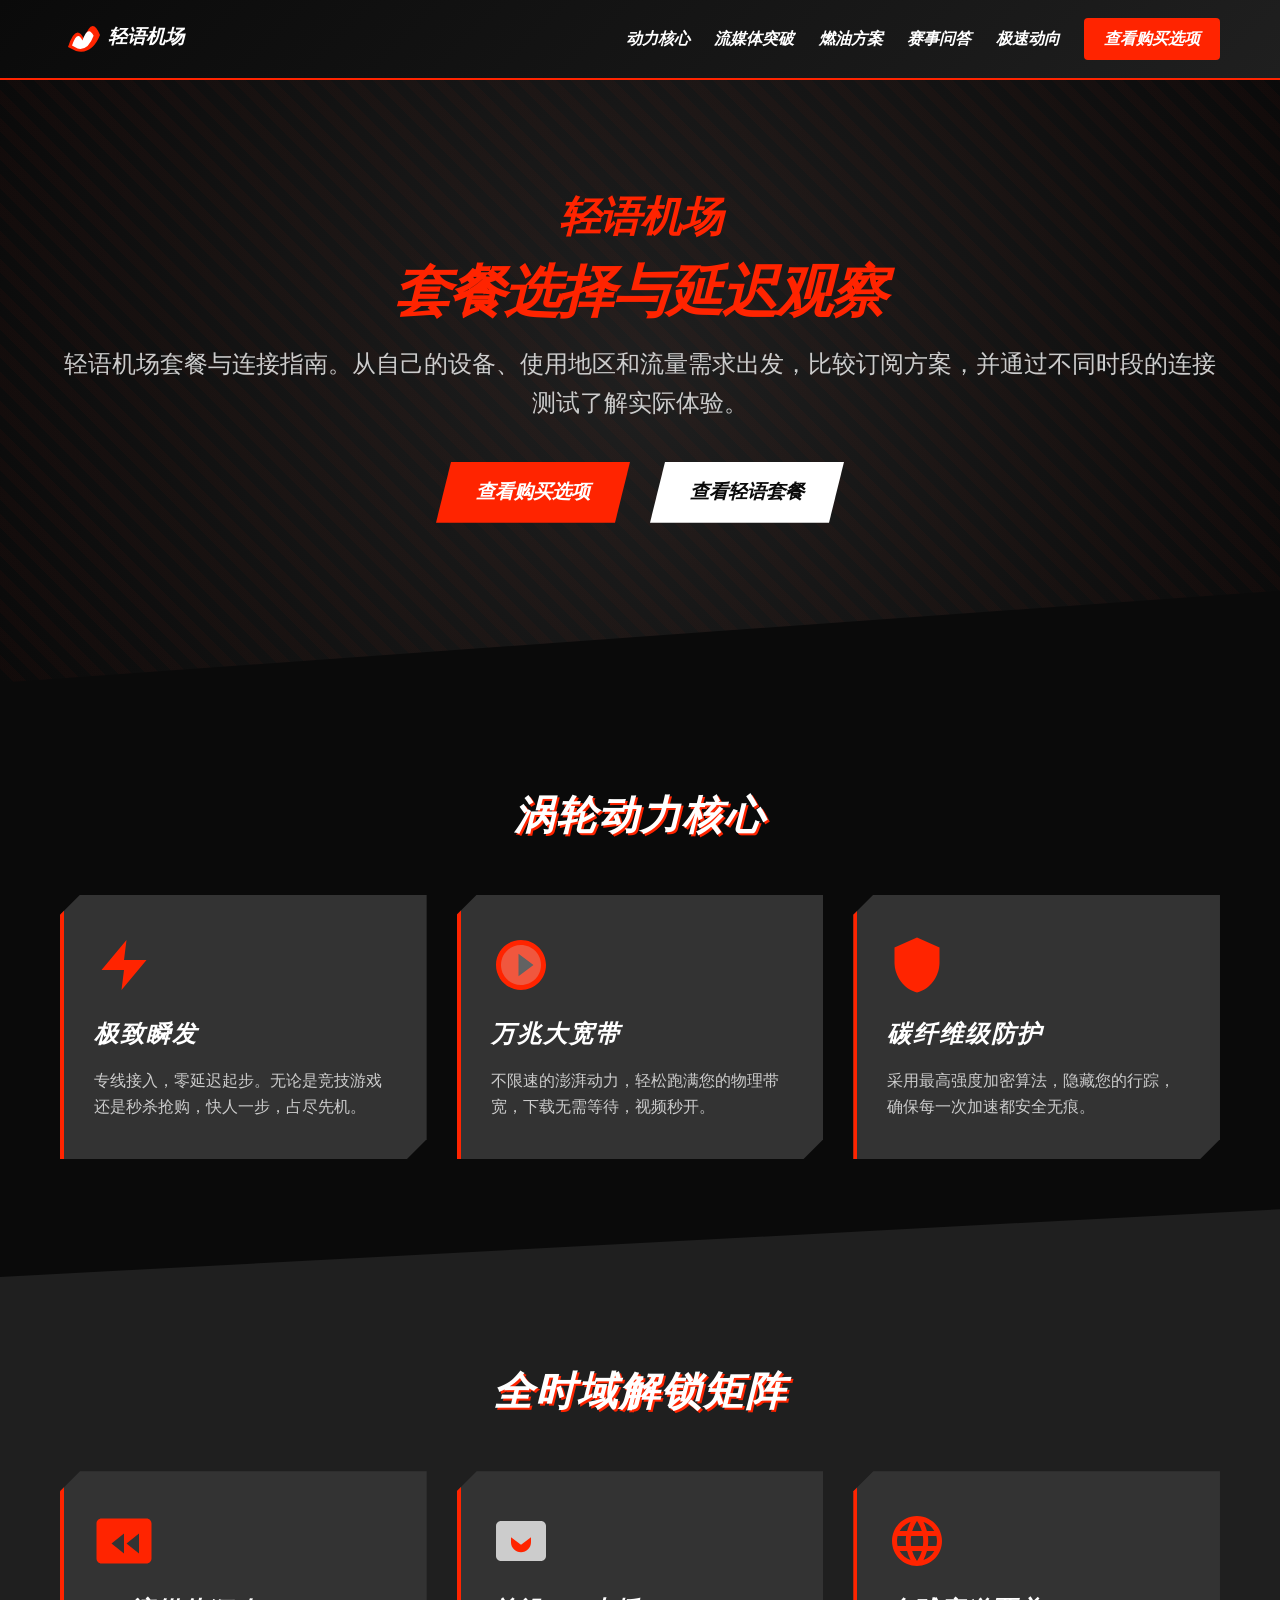
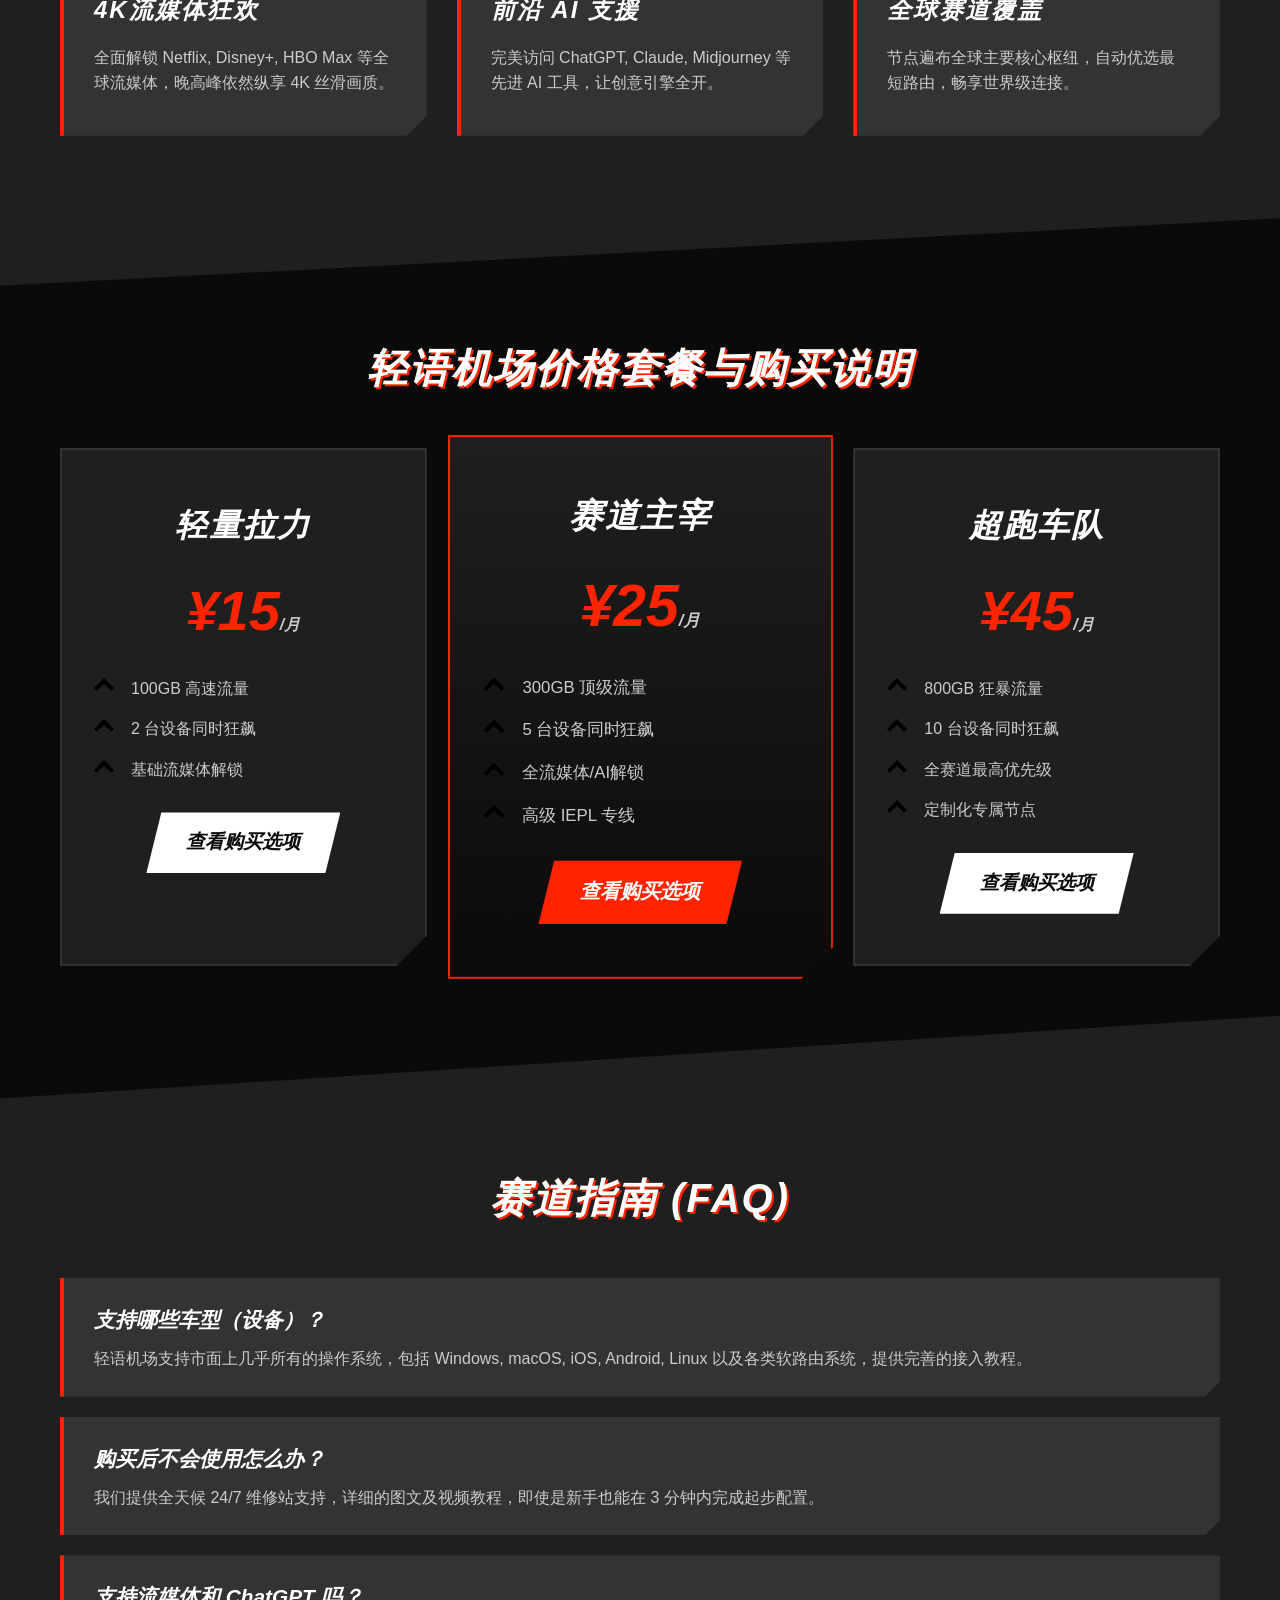
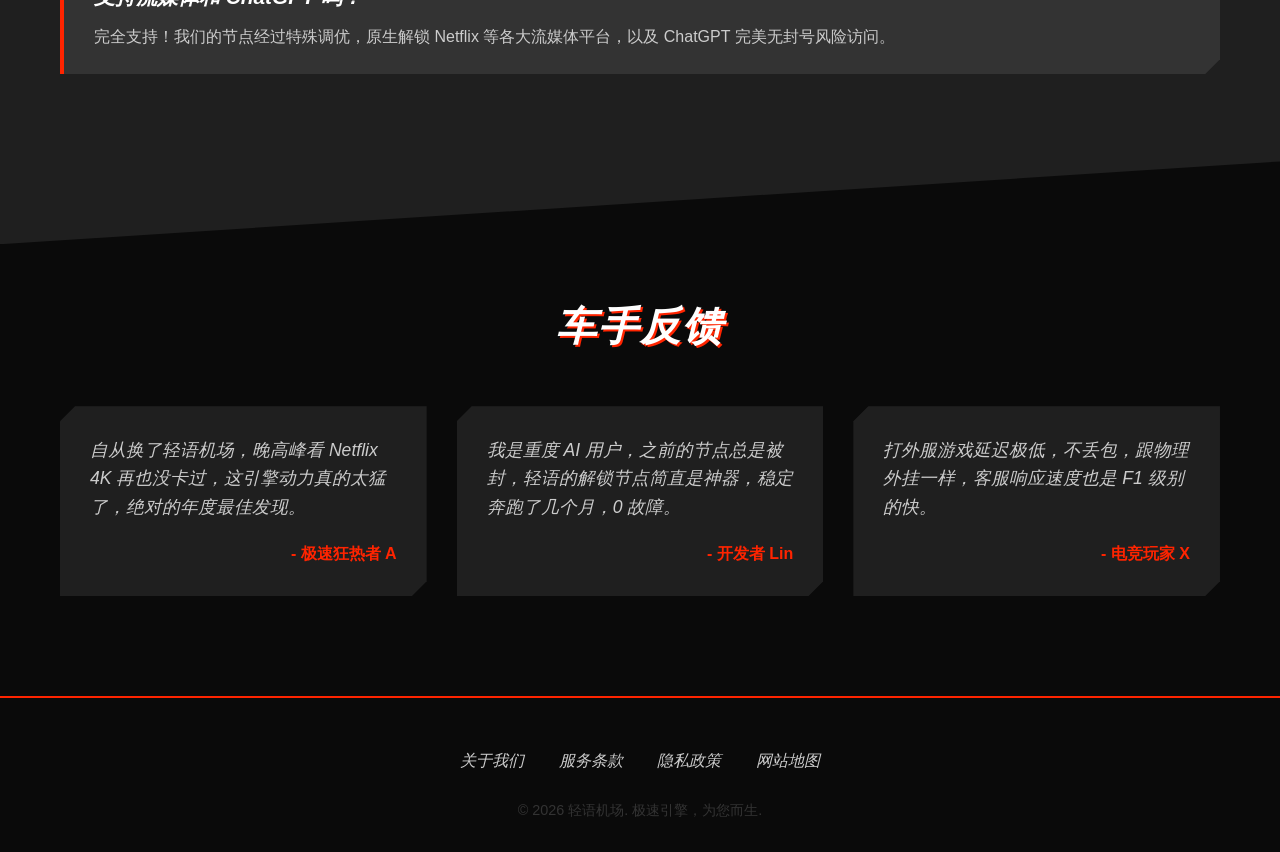
==== commit 522a21d2: "Update recommendation links and brand package navigation" ====
--- a/index.html
+++ b/index.html
@@ -1,266 +1,251 @@
 <!DOCTYPE html>
+
 <html lang="zh-CN">
 <head>
-    <meta charset="UTF-8">
-    <meta name="viewport" content="width=device-width, initial-scale=1">
-    <title>轻语机场｜延迟观察与连接测试</title>
-    <link rel="stylesheet" href="style.css">
-    <meta name="description" content="围绕轻语的延迟观察与连接测试整理实用资料。按自己的设备、使用场景与预算核对服务条件，再查看外部购买页面的具体商品和条款。">
-
-    
-
-    <meta property="og:title" content="轻语机场｜延迟观察与连接测试">
-    <meta property="og:description" content="围绕轻语的延迟观察与连接测试整理实用资料。按自己的设备、使用场景与预算核对服务条件，再查看外部购买页面的具体商品和条款。">
-    <meta property="og:type" content="website">
-    <meta property="og:url" content="https://qingyujichang.autos/">
-    
-    <meta property="og:site_name" content="轻语">
-    
-    
-<meta name="twitter:title" content="轻语机场｜延迟观察与连接测试">
-<meta name="twitter:description" content="围绕轻语的延迟观察与连接测试整理实用资料。按自己的设备、使用场景与预算核对服务条件，再查看外部购买页面的具体商品和条款。">
-<link rel="canonical" href="https://qingyujichang.autos/">
-<script id="landing-maintenance-schema" type="application/ld+json">{"@context": "https://schema.org", "@type": "WebSite", "name": "轻语机场｜延迟观察与连接测试", "url": "https://qingyujichang.autos/", "inLanguage": "zh-CN"}</script>
-<link rel="stylesheet" href="landing-maintenance.css">
+<meta charset="utf-8"/>
+<meta content="width=device-width, initial-scale=1" name="viewport"/>
+<title>轻语机场｜套餐选择与延迟观察指南</title>
+<link href="style.css" rel="stylesheet"/>
+<meta content="轻语机场套餐与连接指南。从自己的设备、使用地区和流量需求出发，比较订阅方案，并通过不同时段的连接测试了解实际体验。" name="description"/>
+<meta content="轻语机场｜套餐选择与延迟观察指南" property="og:title"/>
+<meta content="轻语机场套餐与连接指南。从自己的设备、使用地区和流量需求出发，比较订阅方案，并通过不同时段的连接测试了解实际体验。" property="og:description"/>
+<meta content="website" property="og:type"/>
+<meta content="https://qingyujichang.autos/" property="og:url"/>
+<meta content="轻语" property="og:site_name"/>
+<meta content="轻语机场｜套餐选择与延迟观察指南" name="twitter:title"/>
+<meta content="轻语机场套餐与连接指南。从自己的设备、使用地区和流量需求出发，比较订阅方案，并通过不同时段的连接测试了解实际体验。" name="twitter:description"/>
+<link href="https://qingyujichang.autos/" rel="canonical"/>
+<script id="landing-maintenance-schema" type="application/ld+json">{"@context":"https://schema.org","@type":"WebSite","name":"轻语机场｜延迟观察与连接测试","url":"https://qingyujichang.autos/","inLanguage":"zh-CN"}</script>
+<link href="landing-maintenance.css" rel="stylesheet"/>
 </head>
 <body>
-    <header>
-        <div class="container nav-container">
-            <div class="logo-container">
-                <a href="index.html" style="text-decoration:none; color:inherit; display:inline-block; position:relative; z-index:100; cursor:pointer;">
-                    <svg role="img" aria-label="轻语机场 Logo" viewBox="0 0 200 50" xmlns="http://www.w3.org/2000/svg">
-                        <path d="M10,40 Q20,10 30,30 Q40,0 50,25 Q40,50 20,45 Z" fill="#ff2400" />
-                        <path d="M15,38 Q22,18 28,32 Q35,12 42,26 Q35,45 22,42 Z" fill="#ffffff" />
-                        <text x="60" y="35" font-family="'Helvetica Neue', Helvetica, Arial, sans-serif" font-size="24" font-weight="bold" font-style="italic" fill="#ffffff">轻语机场</text>
-                    </svg>
-                </a>
+<header>
+<div class="container nav-container">
+<div class="logo-container">
+<a href="index.html" style="text-decoration:none; color:inherit; display:inline-block; position:relative; z-index:100; cursor:pointer;">
+<svg aria-label="轻语机场 Logo" role="img" viewbox="0 0 200 50" xmlns="http://www.w3.org/2000/svg">
+<path d="M10,40 Q20,10 30,30 Q40,0 50,25 Q40,50 20,45 Z" fill="#ff2400"></path>
+<path d="M15,38 Q22,18 28,32 Q35,12 42,26 Q35,45 22,42 Z" fill="#ffffff"></path>
+<text fill="#ffffff" font-family="'Helvetica Neue', Helvetica, Arial, sans-serif" font-size="24" font-style="italic" font-weight="bold" x="60" y="35">轻语机场</text>
+</svg>
+</a>
+</div>
+<input class="menu-toggle" id="mobile-menu-toggle" style="display:none;" type="checkbox"/>
+<label class="menu-hamburger" for="mobile-menu-toggle">
+<span></span><span></span><span></span>
+</label>
+<nav class="nav-links">
+<a href="index.html#engine">动力核心</a>
+<a href="index.html#streaming">流媒体突破</a>
+<a href="index.html#pricing">燃油方案</a>
+<a href="index.html#faq">赛事问答</a>
+<a href="speed-trends.html" style="text-decoration:none; color:inherit; font-weight:bold;">极速动向</a>
+<a class="nav-cta" href="https://ww012.twilightaff.com/#/?code=A56DH1Af" rel="nofollow noopener sponsored" target="_blank">查看购买选项</a>
+</nav>
+</div>
+</header>
+<section class="hero">
+<div class="container hero-content">
+<h1 data-landing-title="true"><span class="landing-brand">轻语机场</span><span class="landing-focus">套餐选择与延迟观察</span></h1>
+<p>轻语机场套餐与连接指南。从自己的设备、使用地区和流量需求出发，比较订阅方案，并通过不同时段的连接测试了解实际体验。</p>
+<div class="hero-actions">
+<a class="btn btn-primary" href="https://ww012.twilightaff.com/#/?code=A56DH1Af" rel="nofollow noopener sponsored" target="_blank">查看购买选项</a>
+<a class="btn btn-secondary" data-package-cta="true" href="#pricing">查看轻语套餐</a>
+</div>
+</div>
+</section>
+<section class="section" id="engine">
+<div class="container">
+<h2 class="section-title">涡轮动力核心</h2>
+<div class="grid-3">
+<div class="aero-card">
+<div class="icon-wrapper">
+<svg aria-label="轻语机场 Logo" role="img" viewbox="0 0 24 24" xmlns="http://www.w3.org/2000/svg">
+<path class="duo-primary" d="M13 2L3 14h9l-1 8 10-12h-9l1-8z" fill="#ff2400"></path>
+</svg>
+</div>
+<h3>极致瞬发</h3>
+<p>专线接入，零延迟起步。无论是竞技游戏还是秒杀抢购，快人一步，占尽先机。</p>
+</div>
+<div class="aero-card">
+<div class="icon-wrapper">
+<svg aria-label="轻语机场 Logo" role="img" viewbox="0 0 24 24" xmlns="http://www.w3.org/2000/svg">
+<path class="duo-primary" d="M12 2C6.48 2 2 6.48 2 12s4.48 10 10 10 10-4.48 10-10S17.52 2 12 2zm-1 14.5v-9l6 4.5-6 4.5z" fill="#ff2400"></path>
+<path class="duo-secondary" d="M12 4c4.41 0 8 3.59 8 8s-3.59 8-8 8-8-3.59-8-8 3.59-8 8-8z" fill="#cccccc" opacity="0.3"></path>
+</svg>
+</div>
+<h3>万兆大宽带</h3>
+<p>不限速的澎湃动力，轻松跑满您的物理带宽，下载无需等待，视频秒开。</p>
+</div>
+<div class="aero-card">
+<div class="icon-wrapper">
+<svg aria-label="轻语机场 Logo" role="img" viewbox="0 0 24 24" xmlns="http://www.w3.org/2000/svg">
+<path class="duo-primary" d="M12 1L3 5v6c0 5.55 3.84 10.74 9 12 5.16-1.26 9-6.45 9-12V5l-9-4z" fill="#ff2400"></path>
+</svg>
+</div>
+<h3>碳纤维级防护</h3>
+<p>采用最高强度加密算法，隐藏您的行踪，确保每一次加速都安全无痕。</p>
+</div>
+</div>
+</div>
+</section>
+<section class="section slanted-bg" id="streaming">
+<div class="container">
+<h2 class="section-title">全时域解锁矩阵</h2>
+<div class="grid-3">
+<div class="aero-card">
+<div class="icon-wrapper">
+<svg aria-label="轻语机场 Logo" role="img" viewbox="0 0 24 24" xmlns="http://www.w3.org/2000/svg">
+<path class="duo-primary" d="M21 3H3c-1.1 0-2 .9-2 2v14c0 1.1.9 2 2 2h18c1.1 0 2-.9 2-2V5c0-1.1-.9-2-2-2zm-9 14l-5-4 5-4v8zm6 0l-5-4 5-4v8z" fill="#ff2400"></path>
+</svg>
+</div>
+<h3>4K流媒体狂欢</h3>
+<p>全面解锁 Netflix, Disney+, HBO Max 等全球流媒体，晚高峰依然纵享 4K 丝滑画质。</p>
+</div>
+<div class="aero-card">
+<div class="icon-wrapper">
+<svg aria-label="轻语机场 Logo" role="img" viewbox="0 0 24 24" xmlns="http://www.w3.org/2000/svg">
+<path class="duo-secondary" d="M20 4H4c-1.1 0-1.99.9-1.99 2L2 18c0 1.1.9 2 2 2h16c1.1 0 2-.9 2-2V6c0-1.1-.9-2-2-2z" fill="#cccccc"></path>
+<path class="duo-primary" d="M12 13.5l4-3v2c0 2.21-1.79 4-4 4s-4-1.79-4-4v-2l4 3z" fill="#ff2400"></path>
+</svg>
+</div>
+<h3>前沿 AI 支援</h3>
+<p>完美访问 ChatGPT, Claude, Midjourney 等先进 AI 工具，让创意引擎全开。</p>
+</div>
+<div class="aero-card">
+<div class="icon-wrapper">
+<svg aria-label="轻语机场 Logo" role="img" viewbox="0 0 24 24" xmlns="http://www.w3.org/2000/svg">
+<path class="duo-primary" d="M11.99 2C6.47 2 2 6.48 2 12s4.47 10 9.99 10C17.52 22 22 17.52 22 12S17.52 2 11.99 2zm6.93 6h-2.95c-.32-1.25-.78-2.45-1.38-3.56 1.84.63 3.37 1.91 4.33 3.56zM12 4.04c.83 1.2 1.48 2.53 1.91 3.96h-3.82c.43-1.43 1.08-2.76 1.91-3.96zM4.26 14C4.1 13.36 4 12.69 4 12s.1-1.36.26-2h3.38c-.08.66-.14 1.32-.14 2s.06 1.34.14 2H4.26zm.82 2h2.95c.32 1.25.78 2.45 1.38 3.56-1.84-.63-3.37-1.9-4.33-3.56zm2.95-8H5.08c.96-1.66 2.49-2.93 4.33-3.56C8.81 5.55 8.35 6.75 8.03 8zM12 19.96c-.83-1.2-1.48-2.53-1.91-3.96h3.82c-.43 1.43-1.08 2.76-1.91 3.96zM14.34 14H9.66c-.09-.66-.16-1.32-.16-2s.07-1.35.16-2h4.68c.09.65.16 1.32.16 2s-.07 1.34-.16 2zm.25 5.56c.6-1.11 1.06-2.31 1.38-3.56h2.95c-.96 1.65-2.49 2.93-4.33 3.56zM16.36 14c.08-.66.14-1.32.14-2s-.06-1.34-.14-2h3.38c.16.64.26 1.31.26 2s-.1 1.36-.26 2h-3.38z" fill="#ff2400"></path>
+</svg>
+</div>
+<h3>全球赛道覆盖</h3>
+<p>节点遍布全球主要核心枢纽，自动优选最短路由，畅享世界级连接。</p>
+</div>
+</div>
+</div>
+</section>
+<section class="section" id="pricing" style=";scroll-margin-top:100px;">
+<div class="container">
+<h2 class="section-title">轻语机场价格套餐与购买说明</h2>
+<div class="grid-3">
+<div class="pricing-card">
+<h3>轻量拉力</h3>
+<div class="price">¥15<span>/月</span></div>
+<ul class="pricing-features">
+<li>
+<svg aria-label="轻语机场 Logo" class="feature-icon" role="img" viewbox="0 0 24 24"><path d="M12 2L2 12l2.83 2.83L12 7.66l7.17 7.17L22 12 12 2z"></path></svg>
+                            100GB 高速流量
+                        </li>
+<li>
+<svg aria-label="轻语机场 Logo" class="feature-icon" role="img" viewbox="0 0 24 24"><path d="M12 2L2 12l2.83 2.83L12 7.66l7.17 7.17L22 12 12 2z"></path></svg>
+                            2 台设备同时狂飙
+                        </li>
+<li>
+<svg aria-label="轻语机场 Logo" class="feature-icon" role="img" viewbox="0 0 24 24"><path d="M12 2L2 12l2.83 2.83L12 7.66l7.17 7.17L22 12 12 2z"></path></svg>
+                            基础流媒体解锁
+                        </li>
+</ul>
+<a class="btn btn-secondary" href="https://ww012.twilightaff.com/#/?code=A56DH1Af" rel="nofollow noopener sponsored" target="_blank">查看购买选项</a>
+</div>
+<div class="pricing-card popular">
+<h3>赛道主宰</h3>
+<div class="price">¥25<span>/月</span></div>
+<ul class="pricing-features">
+<li>
+<svg aria-label="轻语机场 Logo" class="feature-icon" role="img" viewbox="0 0 24 24"><path d="M12 2L2 12l2.83 2.83L12 7.66l7.17 7.17L22 12 12 2z"></path></svg>
+                            300GB 顶级流量
+                        </li>
+<li>
+<svg aria-label="轻语机场 Logo" class="feature-icon" role="img" viewbox="0 0 24 24"><path d="M12 2L2 12l2.83 2.83L12 7.66l7.17 7.17L22 12 12 2z"></path></svg>
+                            5 台设备同时狂飙
+                        </li>
+<li>
+<svg aria-label="轻语机场 Logo" class="feature-icon" role="img" viewbox="0 0 24 24"><path d="M12 2L2 12l2.83 2.83L12 7.66l7.17 7.17L22 12 12 2z"></path></svg>
+                            全流媒体/AI解锁
+                        </li>
+<li>
+<svg aria-label="轻语机场 Logo" class="feature-icon" role="img" viewbox="0 0 24 24"><path d="M12 2L2 12l2.83 2.83L12 7.66l7.17 7.17L22 12 12 2z"></path></svg>
+                            高级 IEPL 专线
+                        </li>
+</ul>
+<a class="btn btn-primary" href="https://ww012.twilightaff.com/#/?code=A56DH1Af" rel="nofollow noopener sponsored" target="_blank">查看购买选项</a>
+</div>
+<div class="pricing-card">
+<h3>超跑车队</h3>
+<div class="price">¥45<span>/月</span></div>
+<ul class="pricing-features">
+<li>
+<svg aria-label="轻语机场 Logo" class="feature-icon" role="img" viewbox="0 0 24 24"><path d="M12 2L2 12l2.83 2.83L12 7.66l7.17 7.17L22 12 12 2z"></path></svg>
+                            800GB 狂暴流量
+                        </li>
+<li>
+<svg aria-label="轻语机场 Logo" class="feature-icon" role="img" viewbox="0 0 24 24"><path d="M12 2L2 12l2.83 2.83L12 7.66l7.17 7.17L22 12 12 2z"></path></svg>
+                            10 台设备同时狂飙
+                        </li>
+<li>
+<svg aria-label="轻语机场 Logo" class="feature-icon" role="img" viewbox="0 0 24 24"><path d="M12 2L2 12l2.83 2.83L12 7.66l7.17 7.17L22 12 12 2z"></path></svg>
+                            全赛道最高优先级
+                        </li>
+<li>
+<svg aria-label="轻语机场 Logo" class="feature-icon" role="img" viewbox="0 0 24 24"><path d="M12 2L2 12l2.83 2.83L12 7.66l7.17 7.17L22 12 12 2z"></path></svg>
+                            定制化专属节点
+                        </li>
+</ul>
+<a class="btn btn-secondary" href="https://ww012.twilightaff.com/#/?code=A56DH1Af" rel="nofollow noopener sponsored" target="_blank">查看购买选项</a>
+</div>
+</div>
+</div>
+</section>
+<section class="section slanted-bg" id="faq">
+<div class="container">
+<h2 class="section-title">赛道指南 (FAQ)</h2>
+<div class="faq-list">
+<div class="faq-item">
+<h4>支持哪些车型（设备）？</h4>
+<p>轻语机场支持市面上几乎所有的操作系统，包括 Windows, macOS, iOS, Android, Linux 以及各类软路由系统，提供完善的接入教程。</p>
+</div>
+<div class="faq-item">
+<h4>购买后不会使用怎么办？</h4>
+<p>我们提供全天候 24/7 维修站支持，详细的图文及视频教程，即使是新手也能在 3 分钟内完成起步配置。</p>
+</div>
+<div class="faq-item">
+<h4>支持流媒体和 ChatGPT 吗？</h4>
+<p>完全支持！我们的节点经过特殊调优，原生解锁 Netflix 等各大流媒体平台，以及 ChatGPT 完美无封号风险访问。</p>
+</div>
+</div>
+</div>
+</section>
+<section class="section" id="testimonials">
+<div class="container">
+<h2 class="section-title">车手反馈</h2>
+<div class="grid-3">
+<div class="testimonial-card">
+<p>自从换了轻语机场，晚高峰看 Netflix 4K 再也没卡过，这引擎动力真的太猛了，绝对的年度最佳发现。</p>
+<div class="testimonial-author">- 极速狂热者 A</div>
+</div>
+<div class="testimonial-card">
+<p>我是重度 AI 用户，之前的节点总是被封，轻语的解锁节点简直是神器，稳定奔跑了几个月，0 故障。</p>
+<div class="testimonial-author">- 开发者 Lin</div>
+</div>
+<div class="testimonial-card">
+<p>打外服游戏延迟极低，不丢包，跟物理外挂一样，客服响应速度也是 F1 级别的快。</p>
+<div class="testimonial-author">- 电竞玩家 X</div>
+</div>
+</div>
+</div>
+</section>
+<footer>
+<div class="container">
+<div class="footer-links">
+<a href="about.html">关于我们</a>
+<a href="terms.html">服务条款</a>
+<a href="privacy.html">隐私政策</a>
+<a href="sitemap.html">网站地图</a>
+</div>
+<div class="copyright">
+                © 2026 轻语机场. 极速引擎，为您而生.
             </div>
-            
-            <input type="checkbox" id="mobile-menu-toggle" class="menu-toggle" style="display:none;">
-            <label for="mobile-menu-toggle" class="menu-hamburger">
-                <span></span><span></span><span></span>
-            </label>
-            <nav class="nav-links">
-<a href="index.html#engine">动力核心</a>
-                <a href="index.html#streaming">流媒体突破</a>
-                <a href="index.html#pricing">燃油方案</a>
-                <a href="index.html#faq">赛事问答</a>
-<a href="speed-trends.html" style="text-decoration:none; color:inherit; font-weight:bold;">极速动向</a>
-<a href="https://ww012.twilightaff.com/#/?code=A56DH1Af" target="_blank" class="nav-cta" rel="nofollow noopener sponsored">查看购买选项</a>
-</nav>
-        </div>
-    </header>
-
-    <section class="hero">
-        <div class="container hero-content">
-            <h1 data-landing-title="true"><span class="landing-brand">轻语机场</span><span class="landing-focus">延迟观察与连接测试</span></h1>
-            <p>突破网络极限，享受专线级低延迟与万兆带宽</p>
-            <div class="hero-actions">
-                <a href="https://ww012.twilightaff.com/#/?code=A56DH1Af" target="_blank" class="btn btn-primary" rel="nofollow noopener sponsored">查看购买选项</a>
-                <a href="https://tizilab.net/paihang/" target="_blank" class="btn btn-secondary">
-                    2026最新梯子推荐
-                </a>
-            </div>
-        </div>
-    </section>
-
-    <section id="engine" class="section">
-        <div class="container">
-            <h2 class="section-title">涡轮动力核心</h2>
-            <div class="grid-3">
-                <div class="aero-card">
-                    <div class="icon-wrapper">
-                        <svg role="img" aria-label="轻语机场 Logo" viewBox="0 0 24 24" xmlns="http://www.w3.org/2000/svg">
-                            <path class="duo-primary" d="M13 2L3 14h9l-1 8 10-12h-9l1-8z" fill="#ff2400"/>
-                        </svg>
-                    </div>
-                    <h3>极致瞬发</h3>
-                    <p>专线接入，零延迟起步。无论是竞技游戏还是秒杀抢购，快人一步，占尽先机。</p>
-                </div>
-                <div class="aero-card">
-                    <div class="icon-wrapper">
-                        <svg role="img" aria-label="轻语机场 Logo" viewBox="0 0 24 24" xmlns="http://www.w3.org/2000/svg">
-                            <path class="duo-primary" d="M12 2C6.48 2 2 6.48 2 12s4.48 10 10 10 10-4.48 10-10S17.52 2 12 2zm-1 14.5v-9l6 4.5-6 4.5z" fill="#ff2400"/>
-                            <path class="duo-secondary" d="M12 4c4.41 0 8 3.59 8 8s-3.59 8-8 8-8-3.59-8-8 3.59-8 8-8z" fill="#cccccc" opacity="0.3"/>
-                        </svg>
-                    </div>
-                    <h3>万兆大宽带</h3>
-                    <p>不限速的澎湃动力，轻松跑满您的物理带宽，下载无需等待，视频秒开。</p>
-                </div>
-                <div class="aero-card">
-                    <div class="icon-wrapper">
-                        <svg role="img" aria-label="轻语机场 Logo" viewBox="0 0 24 24" xmlns="http://www.w3.org/2000/svg">
-                            <path class="duo-primary" d="M12 1L3 5v6c0 5.55 3.84 10.74 9 12 5.16-1.26 9-6.45 9-12V5l-9-4z" fill="#ff2400"/>
-                        </svg>
-                    </div>
-                    <h3>碳纤维级防护</h3>
-                    <p>采用最高强度加密算法，隐藏您的行踪，确保每一次加速都安全无痕。</p>
-                </div>
-            </div>
-        </div>
-    </section>
-
-    <section id="streaming" class="section slanted-bg">
-        <div class="container">
-            <h2 class="section-title">全时域解锁矩阵</h2>
-            <div class="grid-3">
-                <div class="aero-card">
-                    <div class="icon-wrapper">
-                        <svg role="img" aria-label="轻语机场 Logo" viewBox="0 0 24 24" xmlns="http://www.w3.org/2000/svg">
-                            <path class="duo-primary" d="M21 3H3c-1.1 0-2 .9-2 2v14c0 1.1.9 2 2 2h18c1.1 0 2-.9 2-2V5c0-1.1-.9-2-2-2zm-9 14l-5-4 5-4v8zm6 0l-5-4 5-4v8z" fill="#ff2400"/>
-                        </svg>
-                    </div>
-                    <h3>4K流媒体狂欢</h3>
-                    <p>全面解锁 Netflix, Disney+, HBO Max 等全球流媒体，晚高峰依然纵享 4K 丝滑画质。</p>
-                </div>
-                <div class="aero-card">
-                    <div class="icon-wrapper">
-                        <svg role="img" aria-label="轻语机场 Logo" viewBox="0 0 24 24" xmlns="http://www.w3.org/2000/svg">
-                            <path class="duo-secondary" d="M20 4H4c-1.1 0-1.99.9-1.99 2L2 18c0 1.1.9 2 2 2h16c1.1 0 2-.9 2-2V6c0-1.1-.9-2-2-2z" fill="#cccccc"/>
-                            <path class="duo-primary" d="M12 13.5l4-3v2c0 2.21-1.79 4-4 4s-4-1.79-4-4v-2l4 3z" fill="#ff2400"/>
-                        </svg>
-                    </div>
-                    <h3>前沿 AI 支援</h3>
-                    <p>完美访问 ChatGPT, Claude, Midjourney 等先进 AI 工具，让创意引擎全开。</p>
-                </div>
-                <div class="aero-card">
-                    <div class="icon-wrapper">
-                        <svg role="img" aria-label="轻语机场 Logo" viewBox="0 0 24 24" xmlns="http://www.w3.org/2000/svg">
-                            <path class="duo-primary" d="M11.99 2C6.47 2 2 6.48 2 12s4.47 10 9.99 10C17.52 22 22 17.52 22 12S17.52 2 11.99 2zm6.93 6h-2.95c-.32-1.25-.78-2.45-1.38-3.56 1.84.63 3.37 1.91 4.33 3.56zM12 4.04c.83 1.2 1.48 2.53 1.91 3.96h-3.82c.43-1.43 1.08-2.76 1.91-3.96zM4.26 14C4.1 13.36 4 12.69 4 12s.1-1.36.26-2h3.38c-.08.66-.14 1.32-.14 2s.06 1.34.14 2H4.26zm.82 2h2.95c.32 1.25.78 2.45 1.38 3.56-1.84-.63-3.37-1.9-4.33-3.56zm2.95-8H5.08c.96-1.66 2.49-2.93 4.33-3.56C8.81 5.55 8.35 6.75 8.03 8zM12 19.96c-.83-1.2-1.48-2.53-1.91-3.96h3.82c-.43 1.43-1.08 2.76-1.91 3.96zM14.34 14H9.66c-.09-.66-.16-1.32-.16-2s.07-1.35.16-2h4.68c.09.65.16 1.32.16 2s-.07 1.34-.16 2zm.25 5.56c.6-1.11 1.06-2.31 1.38-3.56h2.95c-.96 1.65-2.49 2.93-4.33 3.56zM16.36 14c.08-.66.14-1.32.14-2s-.06-1.34-.14-2h3.38c.16.64.26 1.31.26 2s-.1 1.36-.26 2h-3.38z" fill="#ff2400"/>
-                        </svg>
-                    </div>
-                    <h3>全球赛道覆盖</h3>
-                    <p>节点遍布全球主要核心枢纽，自动优选最短路由，畅享世界级连接。</p>
-                </div>
-            </div>
-        </div>
-    </section>
-
-    <section id="pricing" class="section">
-        <div class="container">
-            <h2 class="section-title">燃油补充计划</h2>
-            <div class="grid-3">
-                <div class="pricing-card">
-                    <h3>轻量拉力</h3>
-                    <div class="price">¥15<span>/月</span></div>
-                    <ul class="pricing-features">
-                        <li>
-                            <svg role="img" aria-label="轻语机场 Logo" class="feature-icon" viewBox="0 0 24 24"><path d="M12 2L2 12l2.83 2.83L12 7.66l7.17 7.17L22 12 12 2z"/></svg>
-                            100GB 高速流量
-                        </li>
-                        <li>
-                            <svg role="img" aria-label="轻语机场 Logo" class="feature-icon" viewBox="0 0 24 24"><path d="M12 2L2 12l2.83 2.83L12 7.66l7.17 7.17L22 12 12 2z"/></svg>
-                            2 台设备同时狂飙
-                        </li>
-                        <li>
-                            <svg role="img" aria-label="轻语机场 Logo" class="feature-icon" viewBox="0 0 24 24"><path d="M12 2L2 12l2.83 2.83L12 7.66l7.17 7.17L22 12 12 2z"/></svg>
-                            基础流媒体解锁
-                        </li>
-                    </ul>
-                    <a href="https://ww012.twilightaff.com/#/?code=A56DH1Af" target="_blank" class="btn btn-secondary" rel="nofollow noopener sponsored">查看购买选项</a>
-                </div>
-                <div class="pricing-card popular">
-                    <h3>赛道主宰</h3>
-                    <div class="price">¥25<span>/月</span></div>
-                    <ul class="pricing-features">
-                        <li>
-                            <svg role="img" aria-label="轻语机场 Logo" class="feature-icon" viewBox="0 0 24 24"><path d="M12 2L2 12l2.83 2.83L12 7.66l7.17 7.17L22 12 12 2z"/></svg>
-                            300GB 顶级流量
-                        </li>
-                        <li>
-                            <svg role="img" aria-label="轻语机场 Logo" class="feature-icon" viewBox="0 0 24 24"><path d="M12 2L2 12l2.83 2.83L12 7.66l7.17 7.17L22 12 12 2z"/></svg>
-                            5 台设备同时狂飙
-                        </li>
-                        <li>
-                            <svg role="img" aria-label="轻语机场 Logo" class="feature-icon" viewBox="0 0 24 24"><path d="M12 2L2 12l2.83 2.83L12 7.66l7.17 7.17L22 12 12 2z"/></svg>
-                            全流媒体/AI解锁
-                        </li>
-                        <li>
-                            <svg role="img" aria-label="轻语机场 Logo" class="feature-icon" viewBox="0 0 24 24"><path d="M12 2L2 12l2.83 2.83L12 7.66l7.17 7.17L22 12 12 2z"/></svg>
-                            高级 IEPL 专线
-                        </li>
-                    </ul>
-                    <a href="https://ww012.twilightaff.com/#/?code=A56DH1Af" target="_blank" class="btn btn-primary" rel="nofollow noopener sponsored">查看购买选项</a>
-                </div>
-                <div class="pricing-card">
-                    <h3>超跑车队</h3>
-                    <div class="price">¥45<span>/月</span></div>
-                    <ul class="pricing-features">
-                        <li>
-                            <svg role="img" aria-label="轻语机场 Logo" class="feature-icon" viewBox="0 0 24 24"><path d="M12 2L2 12l2.83 2.83L12 7.66l7.17 7.17L22 12 12 2z"/></svg>
-                            800GB 狂暴流量
-                        </li>
-                        <li>
-                            <svg role="img" aria-label="轻语机场 Logo" class="feature-icon" viewBox="0 0 24 24"><path d="M12 2L2 12l2.83 2.83L12 7.66l7.17 7.17L22 12 12 2z"/></svg>
-                            10 台设备同时狂飙
-                        </li>
-                        <li>
-                            <svg role="img" aria-label="轻语机场 Logo" class="feature-icon" viewBox="0 0 24 24"><path d="M12 2L2 12l2.83 2.83L12 7.66l7.17 7.17L22 12 12 2z"/></svg>
-                            全赛道最高优先级
-                        </li>
-                        <li>
-                            <svg role="img" aria-label="轻语机场 Logo" class="feature-icon" viewBox="0 0 24 24"><path d="M12 2L2 12l2.83 2.83L12 7.66l7.17 7.17L22 12 12 2z"/></svg>
-                            定制化专属节点
-                        </li>
-                    </ul>
-                    <a href="https://ww012.twilightaff.com/#/?code=A56DH1Af" target="_blank" class="btn btn-secondary" rel="nofollow noopener sponsored">查看购买选项</a>
-                </div>
-            </div>
-        </div>
-    </section>
-
-    <section id="faq" class="section slanted-bg">
-        <div class="container">
-            <h2 class="section-title">赛道指南 (FAQ)</h2>
-            <div class="faq-list">
-                <div class="faq-item">
-                    <h4>支持哪些车型（设备）？</h4>
-                    <p>轻语机场支持市面上几乎所有的操作系统，包括 Windows, macOS, iOS, Android, Linux 以及各类软路由系统，提供完善的接入教程。</p>
-                </div>
-                <div class="faq-item">
-                    <h4>购买后不会使用怎么办？</h4>
-                    <p>我们提供全天候 24/7 维修站支持，详细的图文及视频教程，即使是新手也能在 3 分钟内完成起步配置。</p>
-                </div>
-                <div class="faq-item">
-                    <h4>支持流媒体和 ChatGPT 吗？</h4>
-                    <p>完全支持！我们的节点经过特殊调优，原生解锁 Netflix 等各大流媒体平台，以及 ChatGPT 完美无封号风险访问。</p>
-                </div>
-            </div>
-        </div>
-    </section>
-
-    <section id="testimonials" class="section">
-        <div class="container">
-            <h2 class="section-title">车手反馈</h2>
-            <div class="grid-3">
-                <div class="testimonial-card">
-                    <p>自从换了轻语机场，晚高峰看 Netflix 4K 再也没卡过，这引擎动力真的太猛了，绝对的年度最佳发现。</p>
-                    <div class="testimonial-author">- 极速狂热者 A</div>
-                </div>
-                <div class="testimonial-card">
-                    <p>我是重度 AI 用户，之前的节点总是被封，轻语的解锁节点简直是神器，稳定奔跑了几个月，0 故障。</p>
-                    <div class="testimonial-author">- 开发者 Lin</div>
-                </div>
-                <div class="testimonial-card">
-                    <p>打外服游戏延迟极低，不丢包，跟物理外挂一样，客服响应速度也是 F1 级别的快。</p>
-                    <div class="testimonial-author">- 电竞玩家 X</div>
-                </div>
-            </div>
-        </div>
-    </section>
-
-    <footer>
-        <div class="container">
-            <div class="footer-links">
-                <a href="about.html">关于我们</a>
-                <a href="terms.html">服务条款</a>
-                <a href="privacy.html">隐私政策</a>
-                <a href="sitemap.html">网站地图</a>
-            </div>
-            <div class="copyright">
-                &copy; 2026 轻语机场. 极速引擎，为您而生.
-            </div>
-        </div>
-    </footer>
+</div>
+</footer>
 </body>
 </html>
